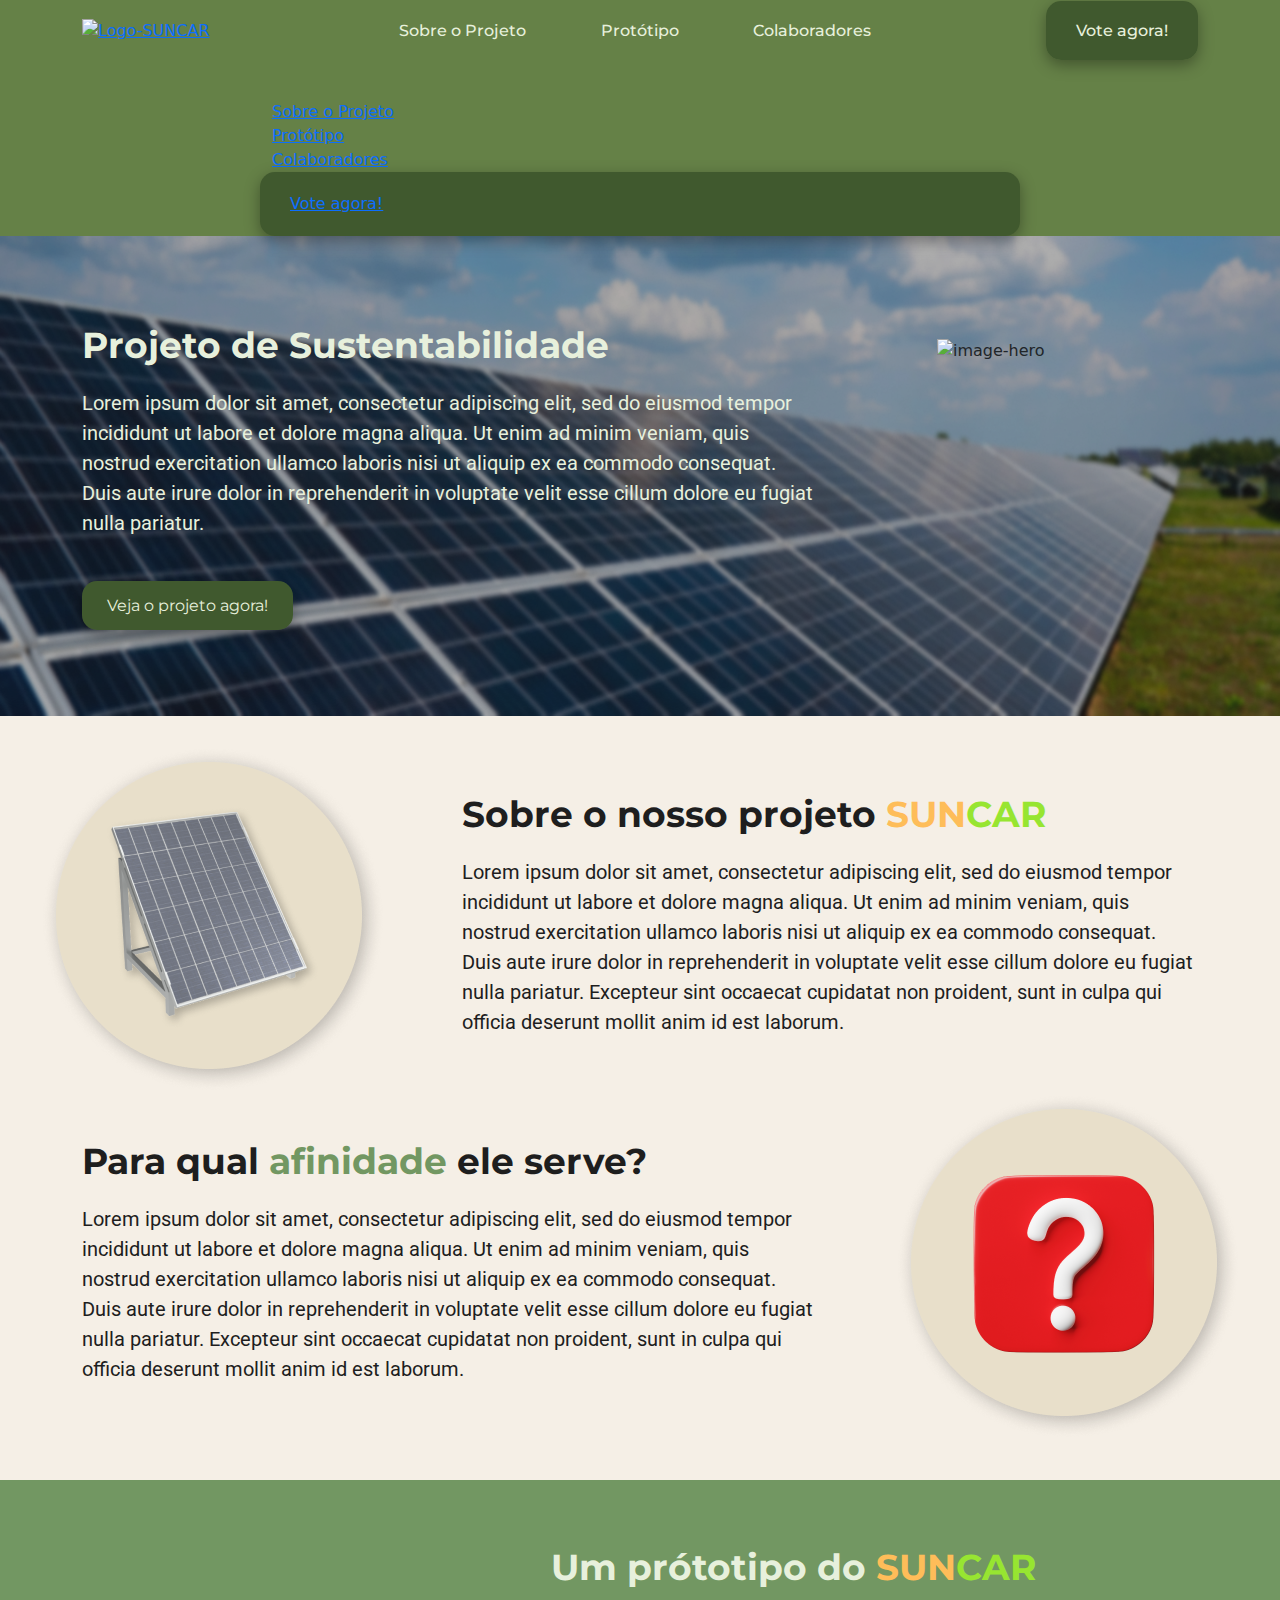
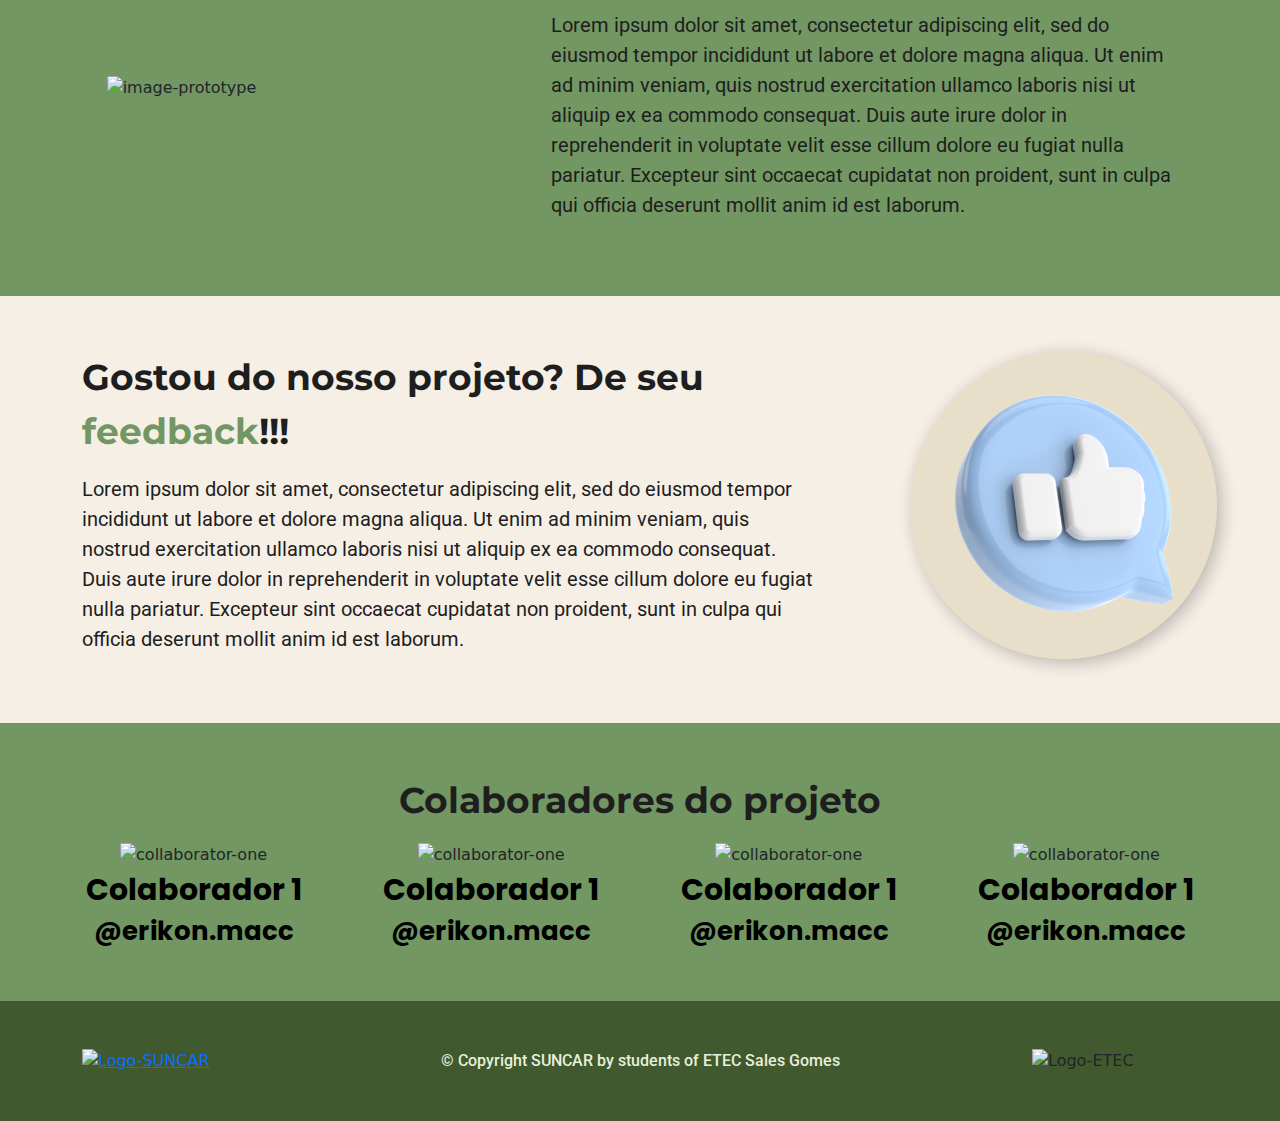
==== index.html @ 9e8758c7 "testing html file" ====
<!DOCTYPE html>
<html lang="pt-br">

<head>
    <meta charset="UTF-8">
    <meta http-equiv="X-UA-Compatible" content="IE=edge">
    <meta name="viewport" content="width=device-width, initial-scale=1.0">
    <link href="https://cdn.jsdelivr.net/npm/bootstrap@5.3.3/dist/css/bootstrap.min.css" rel="stylesheet" integrity="sha384-QWTKZyjpPEjISv5WaRU9OFeRpok6YctnYmDr5pNlyT2bRjXh0JMhjY6hW+ALEwIH" crossorigin="anonymous">
    <link rel="stylesheet" href="./assets/style.css">
    <title>Projeto SUNCAR</title>
</head>

<body>
    <header>
        <div class="container">
            <div class="header row">
                <a class="col-sm-3 col-6 offset-sm-0 offset-1" href="index.php">
                    <img src="./assets/images/logo.png" alt="Logo-SUNCAR">
                </a>
                <nav class="col-sm-9">
                    <ul>
                        <li><a href="#about" class="buttonNormal">Sobre o Projeto</a></li>
                        <li><a href="#prototype" class="buttonNormal">Protótipo</a></li>
                        <li><a href="#colaborators" class="buttonNormal">Colaboradores</a></li>
                        <li><a href="#vote" class="buttonVote">Vote agora!</a></li>
                    </ul>
                </nav>
                <div class="hamburger col-3 offset-3 icon">
                    <span></span>
                    <span></span>
                    <span></span>
                </div>
            </div>
            <div class="row">
                <div class="myLinksMobile col-12">
                    <div class="row">
                        <a href="#about" class="buttonMobile buttonNormal col-8 offset-2">Sobre o Projeto</a>
                        <a href="#prototype" class="buttonMobile buttonNormal col-8 offset-2">Protótipo</a>
                        <a href="#colaborators" class="buttonMobile buttonNormal col-8 offset-2">Colaboradores</a>
                        <a href="#vote" class="buttonMobile buttonVote col-8 offset-2">Vote agora!</a>
                    </div>
                </div>
            </div>
        </div>
    </header>

    <div class="hero">
        <div class="container">
            <div class="box row">
                <div class="boxText col-sm-8 col-10">
                    <p class="titleOne">Projeto de Sustentabilidade</p>
                    <p class="paragraf">Lorem ipsum dolor sit amet, consectetur adipiscing elit, sed do eiusmod tempor incididunt ut labore et dolore magna aliqua. Ut enim ad minim veniam, quis nostrud exercitation ullamco laboris nisi ut aliquip ex ea commodo consequat. Duis aute irure dolor in reprehenderit in voluptate velit esse cillum dolore eu fugiat nulla pariatur.</p>
                    <p class="buttonHero"><a href="#prototype" class="buttonVote">Veja o projeto agora!</a></p>
                </div>
                <img class="offset-sm-1 col-sm-3 col-10 imageHero" src="./assets/images/imageHero.png" alt="image-hero">
            </div>
        </div>
    </div>


    <a name="about"></a>
    <div class="article container">
        <div class="box row">
            <div class="imageArticle col-sm-3 col-10 offset-1 offset-sm-0">
                <img src="./assets/images/imageArticle1.png" alt="solarPanel">
            </div>
            <div class="boxText offset-sm-1 col-sm-8 col-10 offset-1">
                <p class="titleTwo">Sobre o nosso projeto <span class="yellow">SUN</span><span class="lightGreen">CAR</span></p>
                <p class="paragrafTwo">
                    Lorem ipsum dolor sit amet, consectetur adipiscing elit, sed do eiusmod tempor incididunt ut labore et dolore magna aliqua. Ut enim ad minim veniam, quis nostrud exercitation ullamco laboris nisi ut aliquip ex ea commodo consequat. Duis aute irure dolor in reprehenderit in voluptate velit esse cillum dolore eu fugiat nulla pariatur. Excepteur sint occaecat cupidatat non proident, sunt in culpa qui officia deserunt mollit anim id est laborum.
                </p>
            </div>
        </div>


        <div class="box boxTwo row">
            <div class="boxText col-sm-8 col-10">
                <p class="titleTwo">Para qual <span class="green">afinidade</span> ele serve?</p>
                <p class="paragrafTwo">
                    Lorem ipsum dolor sit amet, consectetur adipiscing elit, sed do eiusmod tempor incididunt ut labore et dolore magna aliqua. Ut enim ad minim veniam, quis nostrud exercitation ullamco laboris nisi ut aliquip ex ea commodo consequat. Duis aute irure dolor in reprehenderit in voluptate velit esse cillum dolore eu fugiat nulla pariatur. Excepteur sint occaecat cupidatat non proident, sunt in culpa qui officia deserunt mollit anim id est laborum.
                </p>
            </div>
            <div class="imageArticle offset-sm-1 col-sm-3">
                <img src="./assets/images/imageArticle2.png" alt="questionIcon">
            </div>
        </div>
    </div>

    <a name="prototype"></a>
    <div class="prototype row">
        <div class="box col-sm-10 offset-sm-1 col-11">
            <img class="col-sm-4 col-10 offset-1 offset-sm-0" src="./assets/images/prototype.png" alt="image-prototype">
            <div class="boxText col-sm-7 offset-1">
                <p class="titleOne">Um prótotipo do <span class="yellow">SUN</span><span class="lightGreen">CAR</span></p>
                <p class="paragrafTwo">Lorem ipsum dolor sit amet, consectetur adipiscing elit, sed do eiusmod tempor incididunt ut labore et dolore magna aliqua. Ut enim ad minim veniam, quis nostrud exercitation ullamco laboris nisi ut aliquip ex ea commodo consequat. Duis aute irure dolor in reprehenderit in voluptate velit esse cillum dolore eu fugiat nulla pariatur. Excepteur sint occaecat cupidatat non proident, sunt in culpa qui officia deserunt mollit anim id est laborum.</p>
            </div>
        </div>
    </div>

    <a name="vote"></a>
    <div class="vote container">
        <div class="box row">
            <div class="boxText col-sm-8 col-11">
                <p class="titleTwo">Gostou do nosso projeto? De seu <span class="green">feedback</span>!!!</p>
                <p class="paragrafTwo">
                    Lorem ipsum dolor sit amet, consectetur adipiscing elit, sed do eiusmod tempor incididunt ut labore et dolore magna aliqua. Ut enim ad minim veniam, quis nostrud exercitation ullamco laboris nisi ut aliquip ex ea commodo consequat. Duis aute irure dolor in reprehenderit in voluptate velit esse cillum dolore eu fugiat nulla pariatur. Excepteur sint occaecat cupidatat non proident, sunt in culpa qui officia deserunt mollit anim id est laborum.
                </p>
            </div>
            <div class="imageArticle col-sm-3 offset-sm-1">
                <img src="./assets/images/imageArticle3.png" alt="image-vote">
            </div>
        </div>
        <div class="voteForms"></div>
    </div>

    <a name="colaborators"></a>
    <div class="collaborators">
        <div class="container">
            <div class="row rowTitle">
                <p class="titleTwo col-sm-12 col-10">Colaboradores do projeto</p>
            </div>
            <div class="row">
                <div id="carouselExampleIndicators" class="carousel slide images-mobile col-10">
                    <div class="carousel-indicators">
                        <button type="button" data-bs-target="#carouselExampleIndicators" data-bs-slide-to="0" class="active" aria-current="true" aria-label="Slide 1"></button>
                        <button type="button" data-bs-target="#carouselExampleIndicators" data-bs-slide-to="1" aria-label="Slide 2"></button>
                        <button type="button" data-bs-target="#carouselExampleIndicators" data-bs-slide-to="2" aria-label="Slide 3"></button>
                        <button type="button" data-bs-target="#carouselExampleIndicators" data-bs-slide-to="3" aria-label="Slide 4"></button>
                    </div>
                    <div class="carousel-inner">
                        <div class="carousel-item active">
                            <img src="./assets/images/erikombi.png" class="d-block w-100" alt="Périkles">
                            <div class="carousel-caption d-md-block">
                                <p class="name">Colaborador 1</p>
                                <p class="insta">@erikon.macc</p>
                            </div>
                        </div>
                        <div class="carousel-item">
                            <img src="./assets/images/erikombi.png" class="d-block w-100" alt="caldoso">
                            <div class="carousel-caption d-md-block">
                                <p class="name">Colaborador 2</p>
                                <p class="insta">@erikon.macc</p>
                            </div>
                        </div>
                        <div class="carousel-item">
                            <img src="./assets/images/erikombi.png" class="d-block w-100" alt="margarina">
                            <div class="carousel-caption d-md-block">
                                <p class="name">Colaborador 3</p>
                                <p class="insta">@erikon.macc</p>
                            </div>
                        </div>
                        <div class="carousel-item">
                            <img src="./assets/images/erikombi.png" class="d-block w-100" alt="adrimês">
                            <div class="carousel-caption d-md-block">
                                <p class="name">Colaborador 4</p>
                                <p class="insta">@erikon.macc</p>
                            </div>
                        </div>
                    </div>
                    <button class="carousel-control-prev" type="button" data-bs-target="#carouselExampleIndicators" data-bs-slide="prev">
                        <span class="carousel-control-prev-icon" aria-hidden="true"></span>
                        <span class="visually-hidden">Previous</span>
                    </button>
                    <button class="carousel-control-next" type="button" data-bs-target="#carouselExampleIndicators" data-bs-slide="next">
                        <span class="carousel-control-next-icon" aria-hidden="true"></span>
                        <span class="visually-hidden">Next</span>
                    </button>
                </div>

                <div class="images">
                    <div class="collaborator">
                        <img src="./assets/images/erikombi.png" alt="collaborator-one">
                        <p class="name">Colaborador 1</p>
                        <p class="insta">@erikon.macc</p>
                    </div>
                    <div class="collaborator">
                        <img src="./assets/images/erikombi.png" alt="collaborator-one">
                        <p class="name">Colaborador 1</p>
                        <p class="insta">@erikon.macc</p>
                    </div>
                    <div class="collaborator">
                        <img src="./assets/images/erikombi.png" alt="collaborator-one">
                        <p class="name">Colaborador 1</p>
                        <p class="insta">@erikon.macc</p>
                    </div>
                    <div class="collaborator">
                        <img src="./assets/images/erikombi.png" alt="collaborator-one">
                        <p class="name">Colaborador 1</p>
                        <p class="insta">@erikon.macc</p>
                    </div>
                </div>
            </div>
        </div>
    </div>

    <div class="footer">
        <div class="container">
            <footer class="row">
                <a href="index.php" class="col-5 offset-1 offset-sm-0 col-sm-3">
                    <img src="./assets/images/logo.png" alt="Logo-SUNCAR">
                </a>
                <p class="copyright copyOne col-sm-6 col-6">© Copyright SUNCAR by students of ETEC Sales Gomes</p>
                <img src="./assets/images/etecSalesGomesIcon.png" alt="Logo-ETEC" class="col-sm-3 offset-sm-1 col-12  logo-etec">
                <p class="copyright copyTwo col-10 offset-1">© Copyright SUNCAR by students of ETEC Sales Gomes</p>
            </footer>
        </div>
    </div>

    <script src="https://cdn.jsdelivr.net/npm/bootstrap@5.3.3/dist/js/bootstrap.bundle.min.js" integrity="sha384-YvpcrYf0tY3lHB60NNkmXc5s9fDVZLESaAA55NDzOxhy9GkcIdslK1eN7N6jIeHz" crossorigin="anonymous"></script>
    <script src="./assets/main.js"></script>
</body>

</html>
---- assets/style.css ----
@import url('https://fonts.googleapis.com/css2?family=Montserrat:ital,wght@0,100..900;1,100..900&family=Poppins:ital,wght@0,100;0,200;0,300;0,400;0,500;0,600;0,700;0,800;0,900;1,100;1,200;1,300;1,400;1,500;1,600;1,700;1,800;1,900&family=Roboto:ital,wght@0,100;0,300;0,400;0,500;0,700;0,900;1,100;1,300;1,400;1,500;1,700;1,900&display=swap');

:root {
    --white-color: #E7f0DC;
    --black-color: #1E1E1E;
    --primary-color: #F5EFE6;
    --secondary-color: #E8DFCA;
    --terniary-color: #729762;
    --quaternary-color: #658147;
    --quinary-color: #40592E;
}

body {
    background-color: var(--primary-color);
}

.header {
    display: flex;
    align-items: center;
    height: 100px;
}

header {
    background-color: var(--quaternary-color);
    align-items: center;
}

nav ul li a {
    text-decoration: none;
    font-family: 'Montserrat';
    font-size: 16px;
    color: var(--white-color);
    user-select: none;
    cursor: pointer;
    font-weight: 500;
    transition: 0.2s;
}

.buttonNormal:hover {
    font-size: 18px;
    color: var(--secondary-color);
    transition: 0.2s;
}

.buttonVote {
    background-color: var(--quinary-color);
    border-radius: 15px;
    padding: 20px 30px;
    box-shadow: rgba(0, 0, 0, 0.35) 0px 5px 15px;
}

.buttonVote:hover {
    font-size: 16px;
    padding: 17px 30px;
    background-color: var(--terniary-color);
    box-shadow: rgba(17, 17, 26, 0.1) 0px 8px 24px, rgba(17, 17, 26, 0.1) 0px 16px 56px, rgba(17, 17, 26, 0.1) 0px 24px 80px;
    transition: 0.2s;
}

.buttonNormal:active {
    font-size: 14px;
    color: var(--quinary-color);
    transition: 0.2s;
}

.buttonVote:active {
    font-size: 16px;
    padding: 15px 30px;
    background-color: var(--quinary-color);
    box-shadow: rgb(204, 219, 232) 3px 3px 6px 0px inset, rgba(255, 255, 255, 0.5) -3px -3px 6px 1px inset;
    transition: 0.2s;
}

nav ul li .buttonVote {
    margin-left: 100px;
}

nav ul {
    display: flex;
    flex-wrap: wrap;
    list-style-type: none;
    margin: 0;
    justify-content: space-between;
}

.hero {
    display: flex;
    background-image: url(./images/BackgroundHero.png);
    background-size: 100% 100%;
    min-height: 480px;
    margin-bottom: 30px;
    align-items: center;
}

.article {
    min-height: 600px;
    display: flex;
    flex-wrap: wrap;
}

.box .row {
    align-items: center;
}

.titleOne,
.titleTwo {
    color: var(--white-color);
    font-size: 36px;
    font-family: 'Montserrat';
    font-weight: bold;
}

.titleTwo {
    color: var(--black-color);
}

.yellow {
    color: #FEBD59;
}

.lightGreen {
    color: #97E531;
}

.paragraf,
.paragrafTwo {
    color: var(--white-color);
    font-size: 20px;
    font-family: 'Roboto';
    font-weight: normal;
    margin-top: 10px;
}

.paragrafTwo {
    color: var(--black-color);
}

.buttonHero {
    padding-top: 40px;
}

.boxText .buttonVote {
    background-color: var(--quinary-color);
    border-radius: 15px;
    padding: 15px 25px;
    box-shadow: rgba(0, 0, 0, 0.35) 0px 5px 15px;
    text-decoration: none;
    color: var(--white-color);
    font-family: 'Montserrat';
}

.boxText .buttonVote:hover {
    font-size: 16px;
    padding: 17px 30px;
    background-color: var(--terniary-color);
    box-shadow: rgba(17, 17, 26, 0.1) 0px 8px 24px, rgba(17, 17, 26, 0.1) 0px 16px 56px, rgba(17, 17, 26, 0.1) 0px 24px 80px;
    transition: 0.2s;
}

.boxText .buttonVote:active {
    font-size: 16px;
    padding: 14px 25px;
    background-color: var(--quinary-color);
    box-shadow: rgb(204, 219, 232) 3px 3px 6px 0px inset, rgba(255, 255, 255, 0.5) -3px -3px 6px 1px inset;
    transition: 0.2s;
}

.imageHero {
    height: 275px;
    width: 285px;
}

.box {
    min-height: 300px;
    display: flex;
    flex-wrap: wrap;
    align-items: center;
}

.imageArticle {
    display: flex;
    align-items: center;
    justify-content: center;
}

.prototype {
    margin: 40px 0px;
    background-color: var(--terniary-color);
}

.prototype .box {
    padding: 60px 0px;
}

.vote .box {
    padding-bottom: 40px;
}

.images {
    display: flex;
    flex-wrap: nowrap;
    width: 100%;
    justify-content: space-between;
}

.rowTitle {
    text-align: center;
}

.collaborator {
    display: flex;
    flex-wrap: wrap;
    justify-content: center;
    width: 20%;
}

.collaborators {
    background-color: var(--terniary-color);
    padding: 50px 0px;
}



.name,
.insta {
    font-family: 'Poppins';
    color: #000;
    font-weight: bold;
    font-size: 30px;
    margin: 0;
}

.insta {
    font-size: 26px;
}

footer {
    display: flex;
    align-items: center;
    height: 120px;
}
footer p {
    text-align: center;
}

footer .logo-etec {
    width: 180px;
}

.copyright {
    color: var(--white-color);
    margin: 0;
    font-family: 'Roboto';
    font-weight: 500;
}

.footer {
    background-color: var(--quinary-color);
}

.green {
    color: var(--terniary-color);
}

.images-mobile{
    display: none;
}

.copyTwo {
    display: none;
}

@media (max-width: 430px) {
    .hero {
        background-size: 400% 100%;
        background-position: -200px 0px;
    }
    .hero .container {
        padding: 60px 0px;
    }
    .hero .container .box{
        flex-direction: column-reverse;
        align-items: center;
    }
    nav {
        display: none; 
        /* Alterar apos o hamburguer */
    }
    .hero .buttonHero .buttonVote {
        padding: 20px 26% 20px 26%;
    }

    .boxTwo {
        flex-direction: column-reverse;
        padding-top: 30px;
    }

    .paragraf, .paragrafTwo {
        font-size: 20px;
    }
    .titleOne, .titleTwo {
        font-size: 30px;
    }
    .article {
        padding: 30px 0px;
    }
    .prototype .box {
        justify-content: center;
    }
    .vote .box {
        flex-direction: column-reverse;
    }
    .images {
        display: none;
    }
    .images-mobile{
        display: flex;
    }
    .rowTitle {
        justify-content: center;
    }
    .carousel-caption p {
        color: var(--white-color);
        -webkit-text-stroke-width: 1.5px;
        -webkit-text-stroke-color: black;
    }
    .collaborators .row {
        justify-content: center;
    }
    .copyOne{
        display: none;
    }
    .copyTwo{
        display: block;
    }
    footer {
        height: 200px;
    }
}
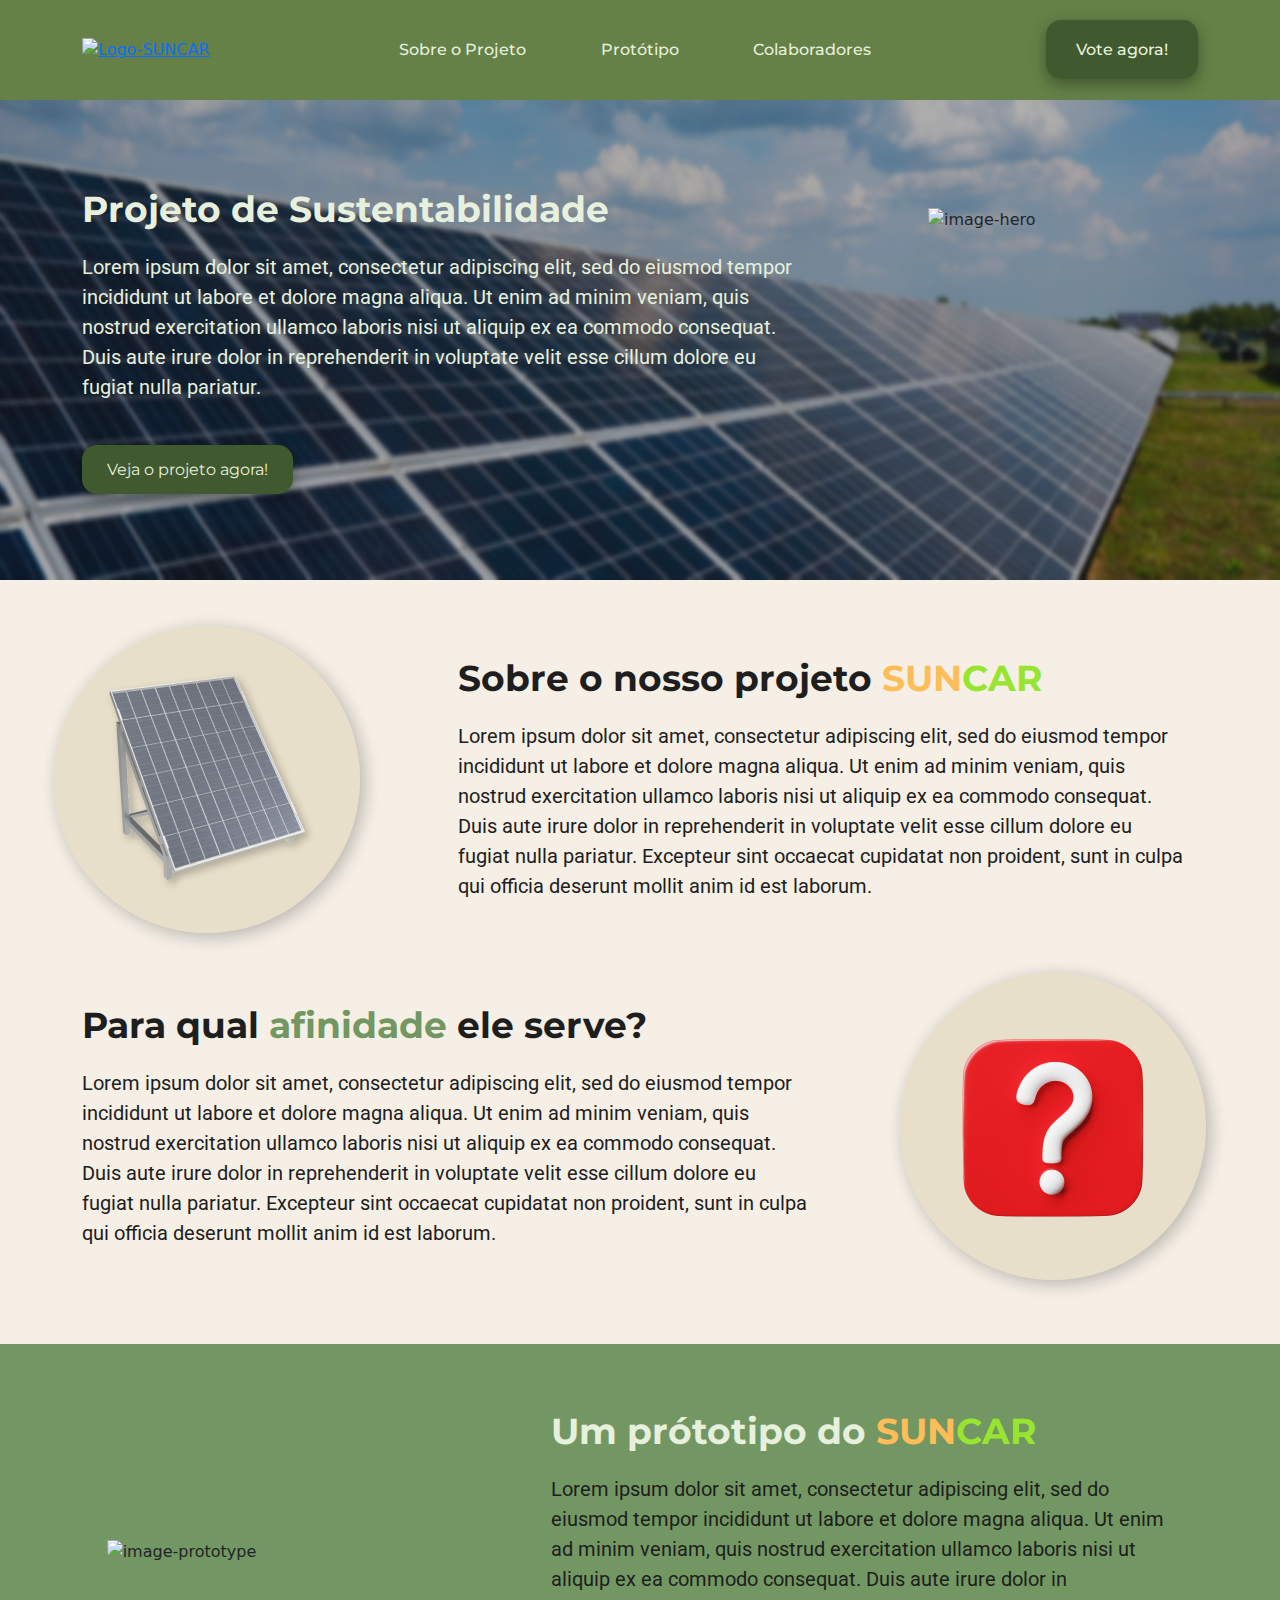
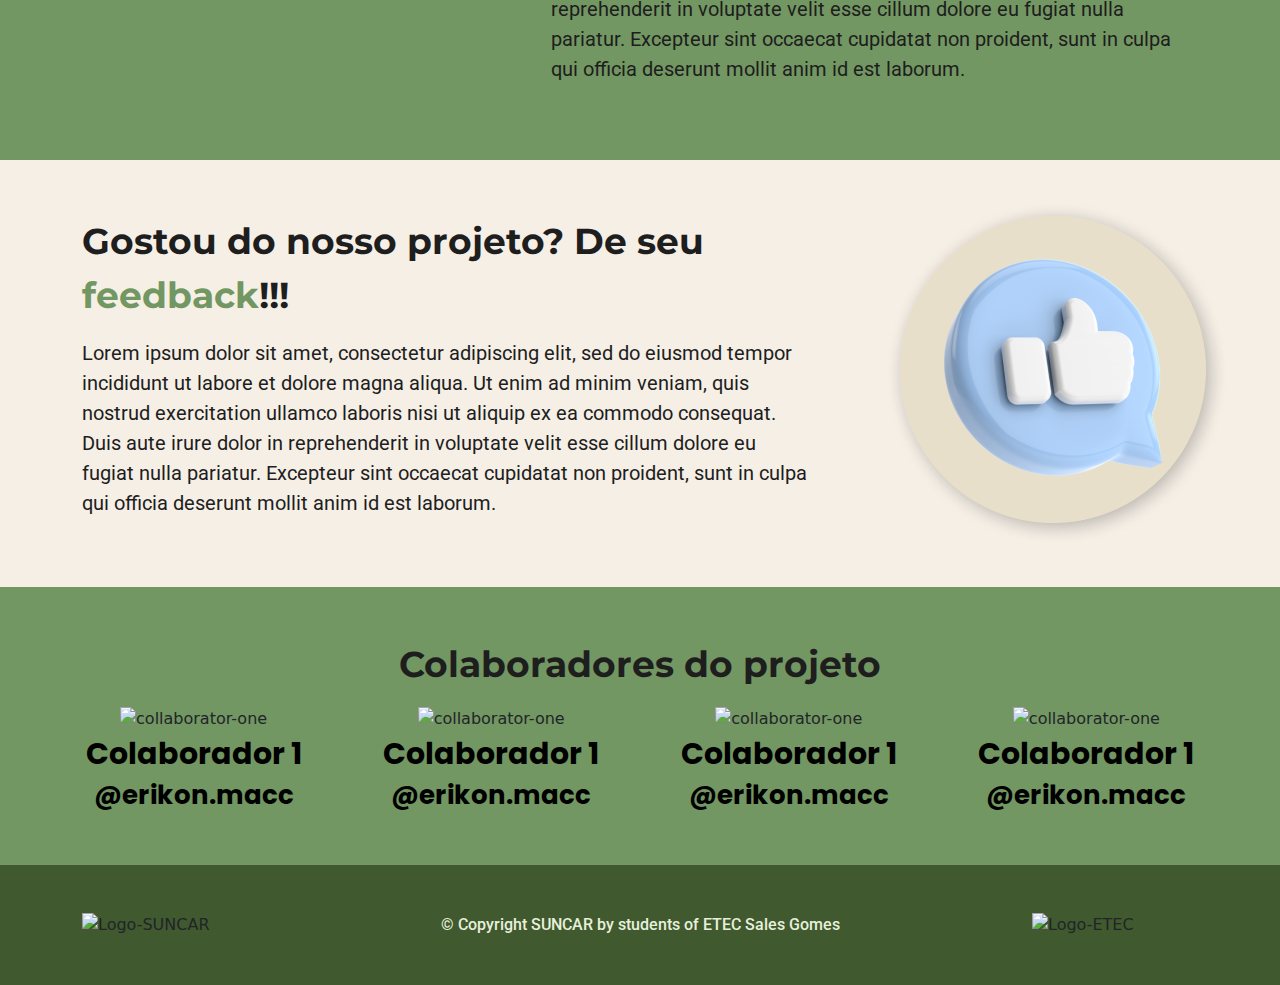
==== commit 76ea5d49: "Fixed links and css" ====
--- a/index.html
+++ b/index.html
@@ -14,7 +14,7 @@
     <header>
         <div class="container">
             <div class="header row">
-                <a class="col-sm-3 col-6 offset-sm-0 offset-1" href="index.php">
+                <a class="col-sm-3 col-6 offset-sm-0 offset-1" href="index.html">
                     <img src="./assets/images/logo.png" alt="Logo-SUNCAR">
                 </a>
                 <nav class="col-sm-9">
@@ -196,11 +196,9 @@
     <div class="footer">
         <div class="container">
             <footer class="row">
-                <a href="index.php" class="col-5 offset-1 offset-sm-0 col-sm-3">
-                    <img src="./assets/images/logo.png" alt="Logo-SUNCAR">
-                </a>
+                <img src="./assets/images/logo.png" alt="Logo-SUNCAR" class="col-3 offset-sm-0 col-sm-3 logoFooter offset-1">
                 <p class="copyright copyOne col-sm-6 col-6">© Copyright SUNCAR by students of ETEC Sales Gomes</p>
-                <img src="./assets/images/etecSalesGomesIcon.png" alt="Logo-ETEC" class="col-sm-3 offset-sm-1 col-12  logo-etec">
+                <img src="./assets/images/etecSalesGomesIcon.png" alt="Logo-ETEC" class="col-sm-3 offset-sm-1 col-2  logo-etec">
                 <p class="copyright copyTwo col-10 offset-1">© Copyright SUNCAR by students of ETEC Sales Gomes</p>
             </footer>
         </div>
--- a/assets/style.css
+++ b/assets/style.css
@@ -92,6 +92,10 @@
     align-items: center;
 }
 
+.box {
+    margin-right: 0;
+}
+
 .article {
     min-height: 600px;
     display: flex;
@@ -166,8 +170,8 @@
 }
 
 .imageHero {
-    height: 275px;
-    width: 285px;
+    height: 265px;
+    width: 275px;
 }
 
 .box {
@@ -237,8 +241,9 @@
 footer {
     display: flex;
     align-items: center;
-    height: 120px;
-}
+    min-height: 120px;
+}
+
 footer p {
     text-align: center;
 }
@@ -249,7 +254,7 @@
 
 .copyright {
     color: var(--white-color);
-    margin: 0;
+    margin-bottom: 0;
     font-family: 'Roboto';
     font-weight: 500;
 }
@@ -262,12 +267,99 @@
     color: var(--terniary-color);
 }
 
-.images-mobile{
+.images-mobile {
     display: none;
 }
 
 .copyTwo {
     display: none;
+}
+
+.myLinksMobile a {
+    text-decoration: none;
+    font-family: 'Montserrat';
+    font-size: 20px;
+    color: var(--white-color);
+    user-select: none;
+    cursor: pointer;
+    font-weight: 500;
+    transition: 0.2s;
+    padding: 10px 0px;
+    text-align: center;
+}
+
+.myLinksMobile .buttonVote {
+    width: 70%;
+    margin-top: 20px;
+    margin-bottom: 20px;
+    background-color: var(--terniary-color);
+    font-size: 20px;
+}
+
+.myLinksMobile {
+    padding: 20px 0px;
+    display: none;
+    background-color: var(--quinary-color);
+}
+
+.header .hamburger {
+    width: 35px;
+    height: 30px;
+    position: relative;
+    cursor: pointer;
+    display: none;
+}
+
+.header .hamburger span {
+    background-color: #fff;
+    position: absolute;
+    border-radius: 2px;
+    transition: .3s cubic-bezier(.8, .5, .2, 1.4);
+    width: 100%;
+    height: 4px;
+    transition-duration: 500ms
+}
+
+.header .hamburger span:nth-child(1) {
+    top: 0px;
+    left: 0px;
+}
+
+.header .hamburger span:nth-child(2) {
+    top: 13px;
+    left: 0px;
+    opacity: 1;
+}
+
+.header .hamburger span:nth-child(3) {
+    bottom: 0px;
+    left: 0px;
+}
+
+.header .hamburger:not(.open):hover span:nth-child(1) {
+    transform: rotate(-3deg) scaleY(1.1);
+}
+
+.header .hamburger:not(.open):hover span:nth-child(2) {
+    transform: rotate(3deg) scaleY(1.1);
+}
+
+.header .hamburger:not(.open):hover span:nth-child(3) {
+    transform: rotate(-4deg) scaleY(1.1);
+}
+
+.header .hamburger.open span:nth-child(1) {
+    transform: rotate(45deg);
+    top: 13px;
+}
+
+.header .hamburger.open span:nth-child(2) {
+    opacity: 0;
+}
+
+.header .hamburger.open span:nth-child(3) {
+    transform: rotate(-45deg);
+    top: 13px;
 }
 
 @media (max-width: 430px) {
@@ -275,19 +367,28 @@
         background-size: 400% 100%;
         background-position: -200px 0px;
     }
+
     .hero .container {
         padding: 60px 0px;
     }
-    .hero .container .box{
+
+    .hero .container .box {
         flex-direction: column-reverse;
         align-items: center;
     }
+
     nav {
-        display: none; 
+        display: none;
         /* Alterar apos o hamburguer */
     }
+
     .hero .buttonHero .buttonVote {
-        padding: 20px 26% 20px 26%;
+        padding: 20px 21% 20px 21%;
+    }
+
+    .buttonHero {
+        display: flex;
+        justify-content: center;
     }
 
     .boxTwo {
@@ -295,45 +396,93 @@
         padding-top: 30px;
     }
 
-    .paragraf, .paragrafTwo {
+    .paragraf,
+    .paragrafTwo {
         font-size: 20px;
     }
-    .titleOne, .titleTwo {
+
+    .titleOne,
+    .titleTwo {
         font-size: 30px;
     }
+
     .article {
         padding: 30px 0px;
     }
+
     .prototype .box {
         justify-content: center;
     }
+
     .vote .box {
         flex-direction: column-reverse;
     }
+
     .images {
         display: none;
     }
-    .images-mobile{
+
+    .images-mobile {
         display: flex;
     }
+
     .rowTitle {
         justify-content: center;
     }
+
     .carousel-caption p {
         color: var(--white-color);
         -webkit-text-stroke-width: 1.5px;
         -webkit-text-stroke-color: black;
     }
+
     .collaborators .row {
         justify-content: center;
     }
-    .copyOne{
+
+    .copyOne {
         display: none;
     }
-    .copyTwo{
+
+    .copyTwo {
         display: block;
     }
+
     footer {
-        height: 200px;
+        min-height: 200px;
+        padding: 10px 0px;
+    }
+
+    .header {
+        height: 120px;
+    }
+
+    .header .hamburger {
+        display: inline-block;
+    }
+
+    .copyright {
+        padding-top: 10px;
+    }
+
+    .name,
+    .insta {
+        font-family: 'Poppins';
+        color: #000;
+        font-weight: bold;
+        font-size: 24px;
+        margin: 0;
+    }
+
+    .insta {
+        font-size: 20px;
+    }
+
+    .logo-etec {
+        width: 45%;
+    }
+
+    .logoFooter {
+        width: 140px;
     }
 }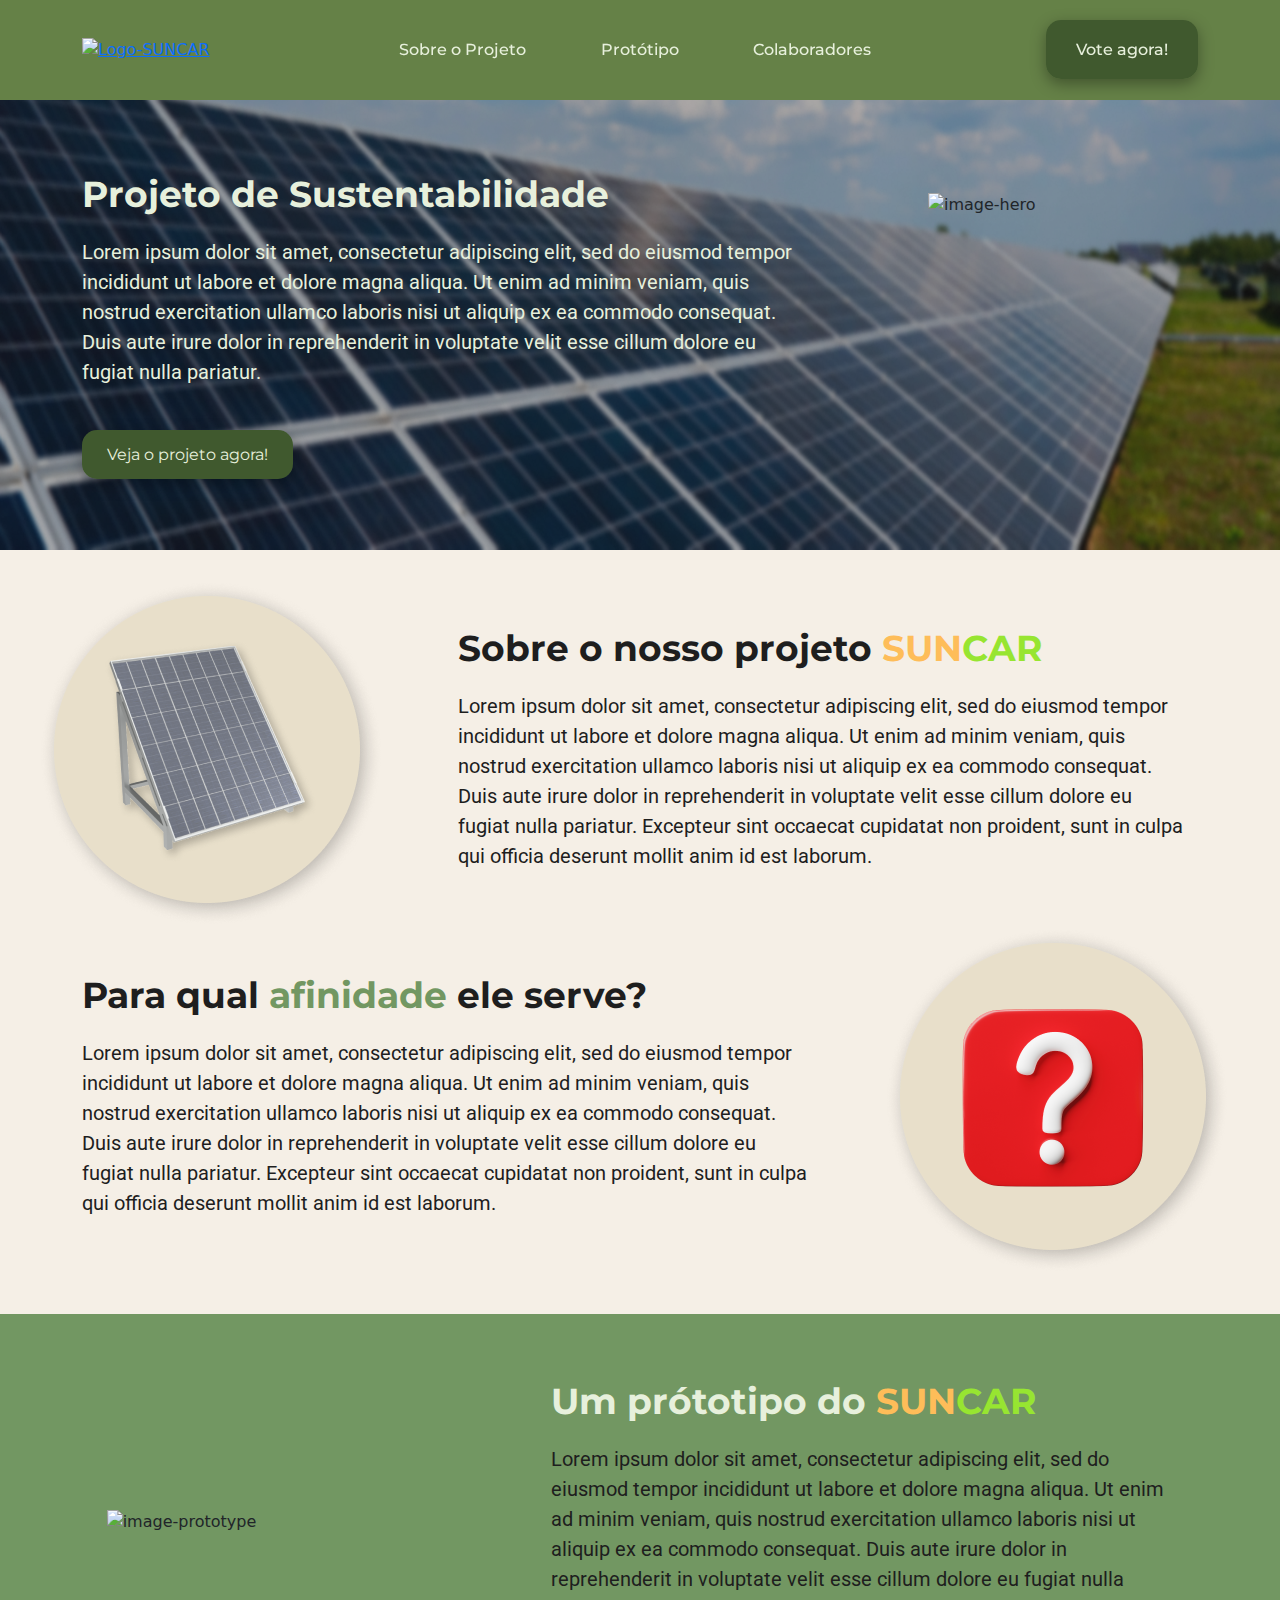
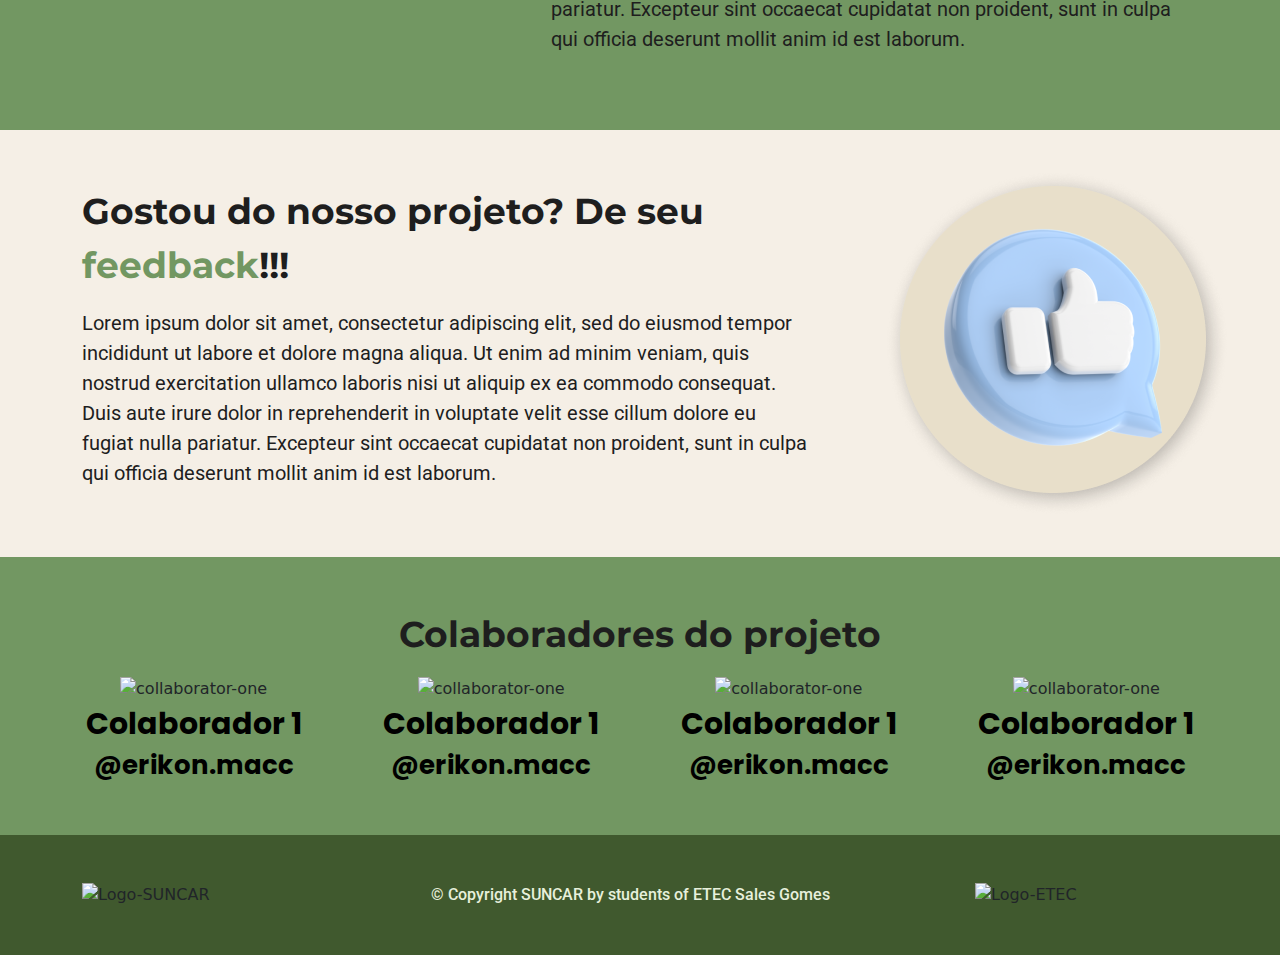
==== commit d2c40d96: "Updated new scrool buttons" ====
--- a/index.html
+++ b/index.html
@@ -6,22 +6,24 @@
     <meta http-equiv="X-UA-Compatible" content="IE=edge">
     <meta name="viewport" content="width=device-width, initial-scale=1.0">
     <link href="https://cdn.jsdelivr.net/npm/bootstrap@5.3.3/dist/css/bootstrap.min.css" rel="stylesheet" integrity="sha384-QWTKZyjpPEjISv5WaRU9OFeRpok6YctnYmDr5pNlyT2bRjXh0JMhjY6hW+ALEwIH" crossorigin="anonymous">
-    <link rel="stylesheet" href="./assets/style.css">
+    <link rel="stylesheet" href="./assets/style/style.css">
+    <link rel="stylesheet" href="./assets/style/mobile.css">
     <title>Projeto SUNCAR</title>
 </head>
 
 <body>
     <header>
+
         <div class="container">
             <div class="header row">
-                <a class="col-sm-3 col-6 offset-sm-0 offset-1" href="index.html">
+                <a class="col-sm-3 col-6 offset-sm-0 offset-1" href="/project-SUNCAR/">
                     <img src="./assets/images/logo.png" alt="Logo-SUNCAR">
                 </a>
-                <nav class="col-sm-9">
+                <nav class="col-sm-9 menu">
                     <ul>
                         <li><a href="#about" class="buttonNormal">Sobre o Projeto</a></li>
                         <li><a href="#prototype" class="buttonNormal">Protótipo</a></li>
-                        <li><a href="#colaborators" class="buttonNormal">Colaboradores</a></li>
+                        <li><a href="#collaborators" class="buttonNormal">Colaboradores</a></li>
                         <li><a href="#vote" class="buttonVote">Vote agora!</a></li>
                     </ul>
                 </nav>
@@ -33,10 +35,10 @@
             </div>
             <div class="row">
                 <div class="myLinksMobile col-12">
-                    <div class="row">
+                    <div class="row menu">
                         <a href="#about" class="buttonMobile buttonNormal col-8 offset-2">Sobre o Projeto</a>
                         <a href="#prototype" class="buttonMobile buttonNormal col-8 offset-2">Protótipo</a>
-                        <a href="#colaborators" class="buttonMobile buttonNormal col-8 offset-2">Colaboradores</a>
+                        <a href="#collaborators" class="buttonMobile buttonNormal col-8 offset-2">Colaboradores</a>
                         <a href="#vote" class="buttonMobile buttonVote col-8 offset-2">Vote agora!</a>
                     </div>
                 </div>
@@ -50,16 +52,14 @@
                 <div class="boxText col-sm-8 col-10">
                     <p class="titleOne">Projeto de Sustentabilidade</p>
                     <p class="paragraf">Lorem ipsum dolor sit amet, consectetur adipiscing elit, sed do eiusmod tempor incididunt ut labore et dolore magna aliqua. Ut enim ad minim veniam, quis nostrud exercitation ullamco laboris nisi ut aliquip ex ea commodo consequat. Duis aute irure dolor in reprehenderit in voluptate velit esse cillum dolore eu fugiat nulla pariatur.</p>
-                    <p class="buttonHero"><a href="#prototype" class="buttonVote">Veja o projeto agora!</a></p>
+                    <p class="buttonHero menu"><a href="#prototype" class="buttonVote">Veja o projeto agora!</a></p>
                 </div>
                 <img class="offset-sm-1 col-sm-3 col-10 imageHero" src="./assets/images/imageHero.png" alt="image-hero">
             </div>
         </div>
     </div>
 
-
-    <a name="about"></a>
-    <div class="article container">
+    <div class="article container" id="about">
         <div class="box row">
             <div class="imageArticle col-sm-3 col-10 offset-1 offset-sm-0">
                 <img src="./assets/images/imageArticle1.png" alt="solarPanel">
@@ -86,8 +86,7 @@
         </div>
     </div>
 
-    <a name="prototype"></a>
-    <div class="prototype row">
+    <div class="prototype row" id="prototype">
         <div class="box col-sm-10 offset-sm-1 col-11">
             <img class="col-sm-4 col-10 offset-1 offset-sm-0" src="./assets/images/prototype.png" alt="image-prototype">
             <div class="boxText col-sm-7 offset-1">
@@ -97,8 +96,7 @@
         </div>
     </div>
 
-    <a name="vote"></a>
-    <div class="vote container">
+    <div class="vote container" id="vote">
         <div class="box row">
             <div class="boxText col-sm-8 col-11">
                 <p class="titleTwo">Gostou do nosso projeto? De seu <span class="green">feedback</span>!!!</p>
@@ -113,8 +111,7 @@
         <div class="voteForms"></div>
     </div>
 
-    <a name="colaborators"></a>
-    <div class="collaborators">
+    <div class="collaborators" id="collaborators">
         <div class="container">
             <div class="row rowTitle">
                 <p class="titleTwo col-sm-12 col-10">Colaboradores do projeto</p>
@@ -194,16 +191,18 @@
     </div>
 
     <div class="footer">
-        <div class="container">
+        <div class="container" id="footer">
             <footer class="row">
                 <img src="./assets/images/logo.png" alt="Logo-SUNCAR" class="col-3 offset-sm-0 col-sm-3 logoFooter offset-1">
-                <p class="copyright copyOne col-sm-6 col-6">© Copyright SUNCAR by students of ETEC Sales Gomes</p>
+                <p class="copyright copyOne col-sm-5 col-6 offset-sm-1">© Copyright SUNCAR by students of ETEC Sales Gomes</p>
                 <img src="./assets/images/etecSalesGomesIcon.png" alt="Logo-ETEC" class="col-sm-3 offset-sm-1 col-2  logo-etec">
                 <p class="copyright copyTwo col-10 offset-1">© Copyright SUNCAR by students of ETEC Sales Gomes</p>
             </footer>
         </div>
     </div>
 
+    <div class="back-to-top"><img src="./assets/images/arrowUp.png" alt="arrowToTop"></div>
+
     <script src="https://cdn.jsdelivr.net/npm/bootstrap@5.3.3/dist/js/bootstrap.bundle.min.js" integrity="sha384-YvpcrYf0tY3lHB60NNkmXc5s9fDVZLESaAA55NDzOxhy9GkcIdslK1eN7N6jIeHz" crossorigin="anonymous"></script>
     <script src="./assets/main.js"></script>
 </body>
--- a/assets/style/style.css
+++ b/assets/style/style.css
@@ -0,0 +1,354 @@
+@import url('https://fonts.googleapis.com/css2?family=Montserrat:ital,wght@0,100..900;1,100..900&family=Poppins:ital,wght@0,100;0,200;0,300;0,400;0,500;0,600;0,700;0,800;0,900;1,100;1,200;1,300;1,400;1,500;1,600;1,700;1,800;1,900&family=Roboto:ital,wght@0,100;0,300;0,400;0,500;0,700;0,900;1,100;1,300;1,400;1,500;1,700;1,900&display=swap');
+
+:root {
+    --white-color: #E7f0DC;
+    --black-color: #1E1E1E;
+    --primary-color: #F5EFE6;
+    --secondary-color: #E8DFCA;
+    --terniary-color: #729762;
+    --quaternary-color: #658147;
+    --quinary-color: #40592E;
+}
+
+body {
+    background-color: var(--primary-color);
+}
+
+.header {
+    display: flex;
+    align-items: center;
+    height: 100px;
+}
+
+header {
+    width: 100%;
+    position: fixed;
+    background-color: var(--quaternary-color);
+    align-items: center;
+    z-index: 1;
+}
+
+.header .hamburger {
+    width: 35px;
+    height: 30px;
+    position: relative;
+    cursor: pointer;
+    display: none;
+}
+
+.header .hamburger span {
+    background-color: #fff;
+    position: absolute;
+    border-radius: 2px;
+    transition: .3s cubic-bezier(.8, .5, .2, 1.4);
+    width: 100%;
+    height: 4px;
+    transition-duration: 500ms
+}
+
+.header .hamburger span:nth-child(1) {
+    top: 0px;
+    left: 0px;
+}
+
+.header .hamburger span:nth-child(2) {
+    top: 13px;
+    left: 0px;
+    opacity: 1;
+}
+
+.header .hamburger span:nth-child(3) {
+    bottom: 0px;
+    left: 0px;
+}
+
+.header .hamburger:not(.open):hover span:nth-child(1) {
+    transform: rotate(-3deg) scaleY(1.1);
+}
+
+.header .hamburger:not(.open):hover span:nth-child(2) {
+    transform: rotate(3deg) scaleY(1.1);
+}
+
+.header .hamburger:not(.open):hover span:nth-child(3) {
+    transform: rotate(-4deg) scaleY(1.1);
+}
+
+.header .hamburger.open span:nth-child(1) {
+    transform: rotate(45deg);
+    top: 13px;
+}
+
+.header .hamburger.open span:nth-child(2) {
+    opacity: 0;
+}
+
+.header .hamburger.open span:nth-child(3) {
+    transform: rotate(-45deg);
+    top: 13px;
+}
+
+nav ul li a {
+    text-decoration: none;
+    font-family: 'Montserrat';
+    font-size: 16px;
+    color: var(--white-color);
+    user-select: none;
+    cursor: pointer;
+    font-weight: 500;
+    transition: 0.2s;
+}
+
+nav ul li .buttonVote {
+    margin-left: 100px;
+}
+
+nav ul {
+    display: flex;
+    flex-wrap: wrap;
+    list-style-type: none;
+    margin: 0;
+    justify-content: space-between;
+}
+
+.myLinksMobile {
+    display: none;
+}
+
+.buttonNormal:hover {
+    font-size: 18px;
+    color: var(--secondary-color);
+    transition: 0.2s;
+}
+
+.buttonVote {
+    background-color: var(--quinary-color);
+    border-radius: 15px;
+    padding: 20px 30px;
+    box-shadow: rgba(0, 0, 0, 0.35) 0px 5px 15px;
+}
+
+.buttonVote:hover {
+    font-size: 16px;
+    padding: 17px 30px;
+    background-color: var(--terniary-color);
+    box-shadow: rgba(17, 17, 26, 0.1) 0px 8px 24px, rgba(17, 17, 26, 0.1) 0px 16px 56px, rgba(17, 17, 26, 0.1) 0px 24px 80px;
+    transition: 0.2s;
+}
+
+.buttonNormal:active {
+    font-size: 14px;
+    color: var(--quinary-color);
+    transition: 0.2s;
+}
+
+.buttonVote:active {
+    font-size: 16px;
+    padding: 15px 30px;
+    background-color: var(--quinary-color);
+    box-shadow: rgb(204, 219, 232) 3px 3px 6px 0px inset, rgba(255, 255, 255, 0.5) -3px -3px 6px 1px inset;
+    transition: 0.2s;
+}
+
+.hero {
+    display: flex;
+    background-image: url(../images/BackgroundHero.png);
+    background-size: 100% 100%;
+    min-height: 550px;
+    margin-bottom: 30px;
+    padding-top: 100px;
+    align-items: center;
+}
+
+.buttonHero {
+    padding-top: 40px;
+}
+
+.imageHero {
+    height: 265px;
+    width: 275px;
+}
+
+.boxText .buttonVote {
+    background-color: var(--quinary-color);
+    border-radius: 15px;
+    padding: 15px 25px;
+    box-shadow: rgba(0, 0, 0, 0.35) 0px 5px 15px;
+    text-decoration: none;
+    color: var(--white-color);
+    font-family: 'Montserrat';
+}
+
+.boxText .buttonVote:hover {
+    font-size: 16px;
+    padding: 17px 30px;
+    background-color: var(--terniary-color);
+    box-shadow: rgba(17, 17, 26, 0.1) 0px 8px 24px, rgba(17, 17, 26, 0.1) 0px 16px 56px, rgba(17, 17, 26, 0.1) 0px 24px 80px;
+    transition: 0.2s;
+}
+
+.boxText .buttonVote:active {
+    font-size: 16px;
+    padding: 14px 25px;
+    background-color: var(--quinary-color);
+    box-shadow: rgb(204, 219, 232) 3px 3px 6px 0px inset, rgba(255, 255, 255, 0.5) -3px -3px 6px 1px inset;
+    transition: 0.2s;
+}
+
+.box {
+    margin-right: 0;
+}
+
+.article {
+    min-height: 600px;
+    display: flex;
+    flex-wrap: wrap;
+}
+
+.imageArticle {
+    display: flex;
+    align-items: center;
+    justify-content: center;
+}
+
+.box .row {
+    align-items: center;
+}
+
+.titleOne,
+.titleTwo {
+    color: var(--white-color);
+    font-size: 36px;
+    font-family: 'Montserrat';
+    font-weight: bold;
+}
+
+.titleTwo {
+    color: var(--black-color);
+}
+
+.yellow {
+    color: #FEBD59;
+}
+
+.lightGreen {
+    color: #97E531;
+}
+
+.paragraf,
+.paragrafTwo {
+    color: var(--white-color);
+    font-size: 20px;
+    font-family: 'Roboto';
+    font-weight: normal;
+    margin-top: 10px;
+}
+
+.paragrafTwo {
+    color: var(--black-color);
+}
+
+.box {
+    min-height: 300px;
+    display: flex;
+    flex-wrap: wrap;
+    align-items: center;
+}
+
+.prototype {
+    margin: 40px 0px;
+    background-color: var(--terniary-color);
+}
+
+.prototype .box {
+    padding: 60px 0px;
+}
+
+.vote .box {
+    padding-bottom: 40px;
+}
+
+.images {
+    display: flex;
+    flex-wrap: nowrap;
+    width: 100%;
+    justify-content: space-between;
+}
+
+.rowTitle {
+    text-align: center;
+}
+
+.collaborator {
+    display: flex;
+    flex-wrap: wrap;
+    justify-content: center;
+    width: 20%;
+}
+
+.collaborators {
+    background-color: var(--terniary-color);
+    padding: 50px 0px;
+}
+
+.name,
+.insta {
+    font-family: 'Poppins';
+    color: #000;
+    font-weight: bold;
+    font-size: 30px;
+    margin: 0;
+}
+
+.insta {
+    font-size: 26px;
+}
+
+footer {
+    display: flex;
+    align-items: center;
+    min-height: 120px;
+}
+
+footer p {
+    text-align: center;
+}
+
+footer .logo-etec {
+    width: 20%;
+}
+
+.copyright {
+    color: var(--white-color);
+    margin-bottom: 0;
+    font-family: 'Roboto';
+    font-weight: 500;
+}
+
+.footer {
+    background-color: var(--quinary-color);
+}
+
+.green {
+    color: var(--terniary-color);
+}
+
+.images-mobile {
+    display: none;
+}
+
+.copyTwo {
+    display: none;
+}
+
+.logoFooter {
+    width: 20%;
+}
+
+.back-to-top {
+    display: none;
+    position: fixed;
+    bottom: 20px;
+    right: 20px;
+    transition: 0.3s;
+}--- a/assets/style/mobile.css
+++ b/assets/style/mobile.css
@@ -0,0 +1,151 @@
+@media (max-width: 430px) {
+    .hero {
+        background-size: 400% 100%;
+        background-position: -200px 0px;
+    }
+
+    .hero .container {
+        padding: 60px 0px;
+    }
+
+    .hero .container .box {
+        flex-direction: column-reverse;
+        align-items: center;
+    }
+
+    nav {
+        display: none;
+        /* Alterar apos o hamburguer */
+    }
+
+    .myLinksMobile a {
+        text-decoration: none;
+        font-family: 'Montserrat';
+        font-size: 20px;
+        color: var(--white-color);
+        user-select: none;
+        cursor: pointer;
+        font-weight: 500;
+        transition: 0.2s;
+        padding: 10px 0px;
+        text-align: center;
+    }
+
+    .myLinksMobile .buttonVote {
+        width: 70%;
+        margin-top: 20px;
+        margin-bottom: 20px;
+        background-color: var(--terniary-color);
+        font-size: 20px;
+    }
+
+    .myLinksMobile {
+        padding: 20px 0px;
+        background-color: var(--quinary-color);
+    }
+
+    .hero .buttonHero .buttonVote {
+        padding: 20px 21% 20px 21%;
+    }
+
+    .buttonHero {
+        display: flex;
+        justify-content: center;
+    }
+
+    .boxTwo {
+        flex-direction: column-reverse;
+        padding-top: 30px;
+    }
+
+    .paragraf,
+    .paragrafTwo {
+        font-size: 20px;
+    }
+
+    .titleOne,
+    .titleTwo {
+        font-size: 30px;
+    }
+
+    .article {
+        padding: 30px 0px;
+    }
+
+    .prototype .box {
+        justify-content: center;
+    }
+
+    .vote .box {
+        flex-direction: column-reverse;
+    }
+
+    .images {
+        display: none;
+    }
+
+    .images-mobile {
+        display: flex;
+    }
+
+    .rowTitle {
+        justify-content: center;
+    }
+
+    .carousel-caption p {
+        color: var(--white-color);
+        -webkit-text-stroke-width: 1.5px;
+        -webkit-text-stroke-color: black;
+    }
+
+    .collaborators .row {
+        justify-content: center;
+    }
+
+    .copyOne {
+        display: none;
+    }
+
+    .copyTwo {
+        display: block;
+    }
+
+    footer {
+        min-height: 200px;
+        padding: 10px 0px;
+    }
+
+    .header {
+        height: 120px;
+    }
+
+    .header .hamburger {
+        display: inline-block;
+    }
+
+    .copyright {
+        padding-top: 10px;
+    }
+
+    .name,
+    .insta {
+        font-family: 'Poppins';
+        color: #000;
+        font-weight: bold;
+        font-size: 24px;
+        margin: 0;
+    }
+
+    .insta {
+        font-size: 20px;
+    }
+
+    footer .logo-etec {
+        width: 40%;
+        margin-left: 5%;
+    }
+
+    footer .logoFooter {
+        width: 140px;
+    }
+}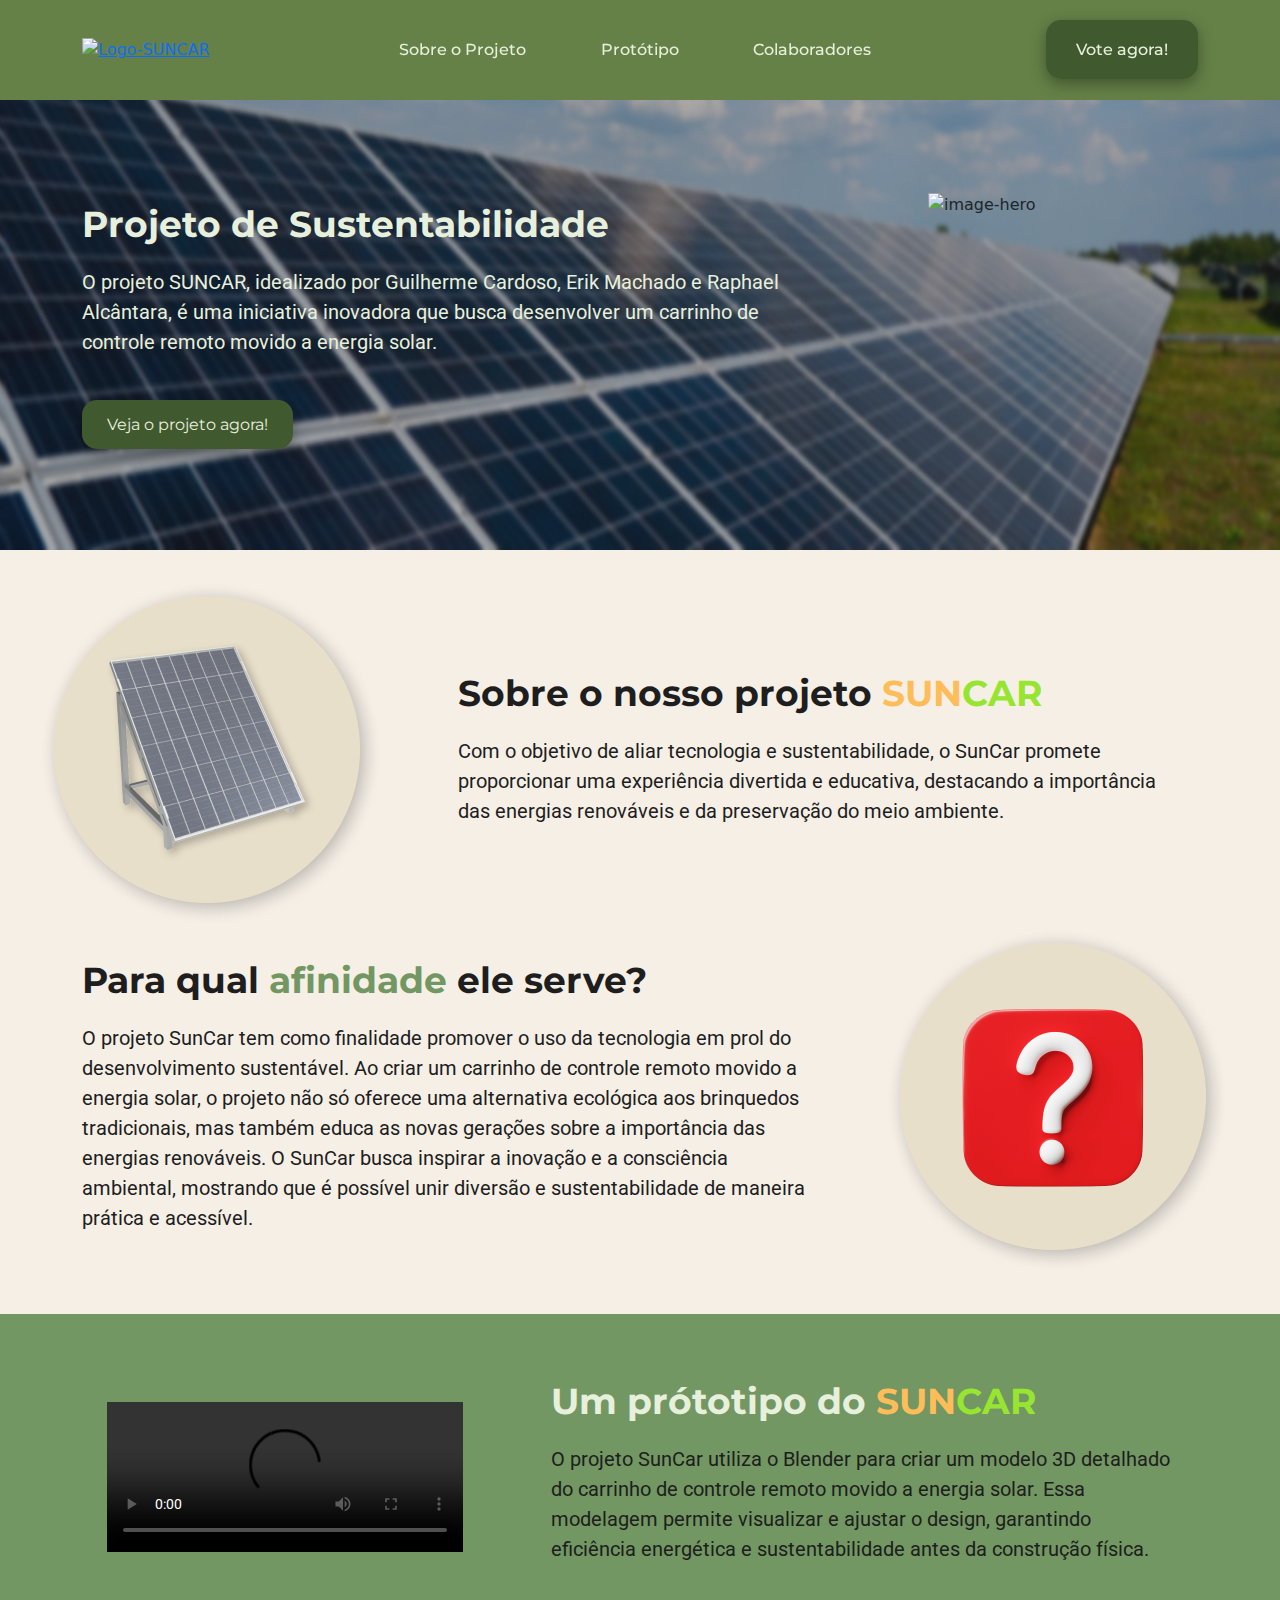
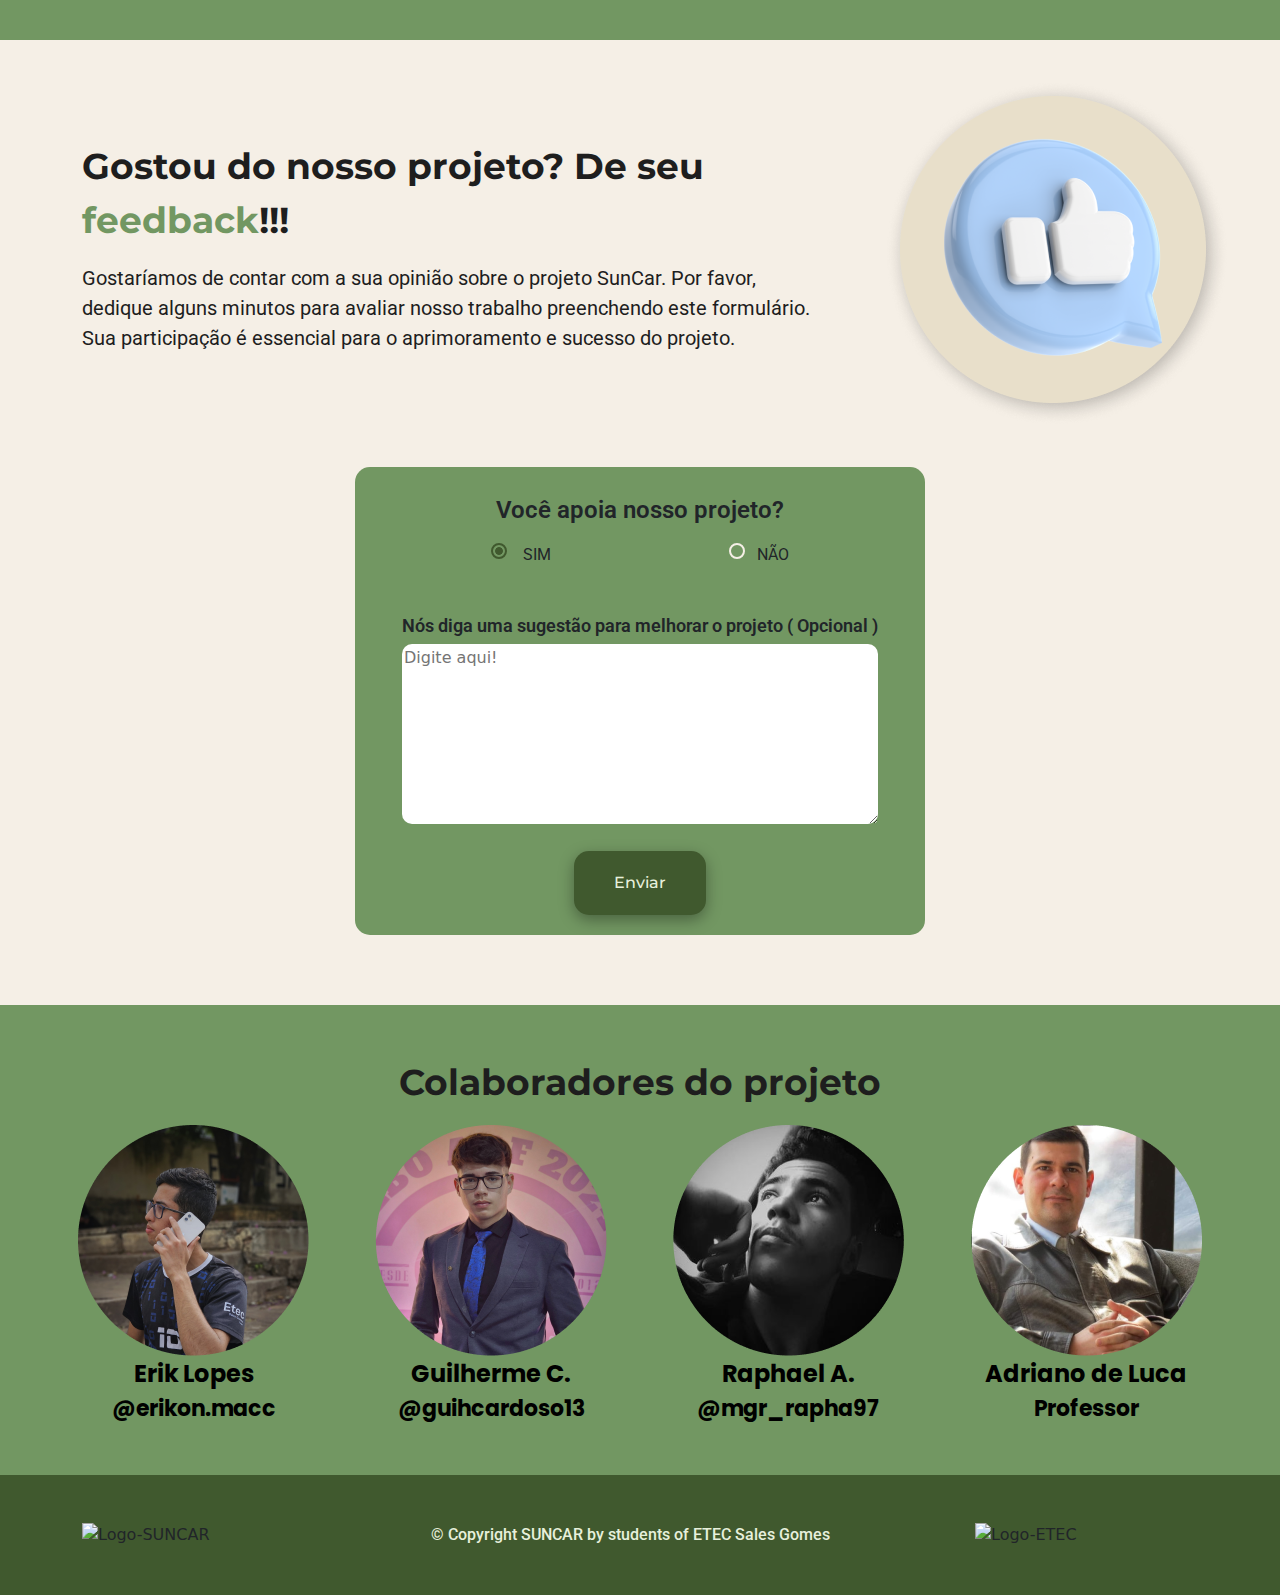
==== commit 2d6f27c0: "Final version" ====
--- a/index.html
+++ b/index.html
@@ -5,9 +5,11 @@
     <meta charset="UTF-8">
     <meta http-equiv="X-UA-Compatible" content="IE=edge">
     <meta name="viewport" content="width=device-width, initial-scale=1.0">
-    <link href="https://cdn.jsdelivr.net/npm/bootstrap@5.3.3/dist/css/bootstrap.min.css" rel="stylesheet" integrity="sha384-QWTKZyjpPEjISv5WaRU9OFeRpok6YctnYmDr5pNlyT2bRjXh0JMhjY6hW+ALEwIH" crossorigin="anonymous">
+    <link href="https://cdn.jsdelivr.net/npm/bootstrap@5.3.3/dist/css/bootstrap.min.css" rel="stylesheet"
+        integrity="sha384-QWTKZyjpPEjISv5WaRU9OFeRpok6YctnYmDr5pNlyT2bRjXh0JMhjY6hW+ALEwIH" crossorigin="anonymous">
     <link rel="stylesheet" href="./assets/style/style.css">
     <link rel="stylesheet" href="./assets/style/mobile.css">
+    <link rel="shortcut icon" href="./assets/images/favicon.ico" type="image/x-icon">
     <title>Projeto SUNCAR</title>
 </head>
 
@@ -51,7 +53,9 @@
             <div class="box row">
                 <div class="boxText col-sm-8 col-10">
                     <p class="titleOne">Projeto de Sustentabilidade</p>
-                    <p class="paragraf">Lorem ipsum dolor sit amet, consectetur adipiscing elit, sed do eiusmod tempor incididunt ut labore et dolore magna aliqua. Ut enim ad minim veniam, quis nostrud exercitation ullamco laboris nisi ut aliquip ex ea commodo consequat. Duis aute irure dolor in reprehenderit in voluptate velit esse cillum dolore eu fugiat nulla pariatur.</p>
+                    <p class="paragraf">O projeto SUNCAR, idealizado por Guilherme Cardoso, Erik Machado e Raphael
+                        Alcântara, é uma iniciativa inovadora que busca desenvolver um carrinho de controle remoto
+                        movido a energia solar.</p>
                     <p class="buttonHero menu"><a href="#prototype" class="buttonVote">Veja o projeto agora!</a></p>
                 </div>
                 <img class="offset-sm-1 col-sm-3 col-10 imageHero" src="./assets/images/imageHero.png" alt="image-hero">
@@ -65,9 +69,12 @@
                 <img src="./assets/images/imageArticle1.png" alt="solarPanel">
             </div>
             <div class="boxText offset-sm-1 col-sm-8 col-10 offset-1">
-                <p class="titleTwo">Sobre o nosso projeto <span class="yellow">SUN</span><span class="lightGreen">CAR</span></p>
+                <p class="titleTwo">Sobre o nosso projeto <span class="yellow">SUN</span><span
+                        class="lightGreen">CAR</span></p>
                 <p class="paragrafTwo">
-                    Lorem ipsum dolor sit amet, consectetur adipiscing elit, sed do eiusmod tempor incididunt ut labore et dolore magna aliqua. Ut enim ad minim veniam, quis nostrud exercitation ullamco laboris nisi ut aliquip ex ea commodo consequat. Duis aute irure dolor in reprehenderit in voluptate velit esse cillum dolore eu fugiat nulla pariatur. Excepteur sint occaecat cupidatat non proident, sunt in culpa qui officia deserunt mollit anim id est laborum.
+                    Com o objetivo de aliar tecnologia e sustentabilidade, o SunCar promete proporcionar uma experiência
+                    divertida e educativa, destacando a importância das energias renováveis e da preservação do meio
+                    ambiente.
                 </p>
             </div>
         </div>
@@ -77,7 +84,11 @@
             <div class="boxText col-sm-8 col-10">
                 <p class="titleTwo">Para qual <span class="green">afinidade</span> ele serve?</p>
                 <p class="paragrafTwo">
-                    Lorem ipsum dolor sit amet, consectetur adipiscing elit, sed do eiusmod tempor incididunt ut labore et dolore magna aliqua. Ut enim ad minim veniam, quis nostrud exercitation ullamco laboris nisi ut aliquip ex ea commodo consequat. Duis aute irure dolor in reprehenderit in voluptate velit esse cillum dolore eu fugiat nulla pariatur. Excepteur sint occaecat cupidatat non proident, sunt in culpa qui officia deserunt mollit anim id est laborum.
+                    O projeto SunCar tem como finalidade promover o uso da tecnologia em prol do desenvolvimento
+                    sustentável. Ao criar um carrinho de controle remoto movido a energia solar, o projeto não só
+                    oferece uma alternativa ecológica aos brinquedos tradicionais, mas também educa as novas gerações
+                    sobre a importância das energias renováveis. O SunCar busca inspirar a inovação e a consciência
+                    ambiental, mostrando que é possível unir diversão e sustentabilidade de maneira prática e acessível.
                 </p>
             </div>
             <div class="imageArticle offset-sm-1 col-sm-3">
@@ -85,13 +96,16 @@
             </div>
         </div>
     </div>
-
+    
     <div class="prototype row" id="prototype">
         <div class="box col-sm-10 offset-sm-1 col-11">
-            <img class="col-sm-4 col-10 offset-1 offset-sm-0" src="./assets/images/prototype.png" alt="image-prototype">
+            <video controls autoplay src="./assets/images/SUNCAR-Video.mkv" class="col-sm-4 col-10 offset-1 offset-sm-0"></video>
             <div class="boxText col-sm-7 offset-1">
-                <p class="titleOne">Um prótotipo do <span class="yellow">SUN</span><span class="lightGreen">CAR</span></p>
-                <p class="paragrafTwo">Lorem ipsum dolor sit amet, consectetur adipiscing elit, sed do eiusmod tempor incididunt ut labore et dolore magna aliqua. Ut enim ad minim veniam, quis nostrud exercitation ullamco laboris nisi ut aliquip ex ea commodo consequat. Duis aute irure dolor in reprehenderit in voluptate velit esse cillum dolore eu fugiat nulla pariatur. Excepteur sint occaecat cupidatat non proident, sunt in culpa qui officia deserunt mollit anim id est laborum.</p>
+                <p class="titleOne">Um prótotipo do <span class="yellow">SUN</span><span class="lightGreen">CAR</span>
+                </p>
+                <p class="paragrafTwo">O projeto SunCar utiliza o Blender para criar um modelo 3D detalhado do carrinho
+                    de controle remoto movido a energia solar. Essa modelagem permite visualizar e ajustar o design,
+                    garantindo eficiência energética e sustentabilidade antes da construção física.</p>
             </div>
         </div>
     </div>
@@ -101,14 +115,39 @@
             <div class="boxText col-sm-8 col-11">
                 <p class="titleTwo">Gostou do nosso projeto? De seu <span class="green">feedback</span>!!!</p>
                 <p class="paragrafTwo">
-                    Lorem ipsum dolor sit amet, consectetur adipiscing elit, sed do eiusmod tempor incididunt ut labore et dolore magna aliqua. Ut enim ad minim veniam, quis nostrud exercitation ullamco laboris nisi ut aliquip ex ea commodo consequat. Duis aute irure dolor in reprehenderit in voluptate velit esse cillum dolore eu fugiat nulla pariatur. Excepteur sint occaecat cupidatat non proident, sunt in culpa qui officia deserunt mollit anim id est laborum.
+                    Gostaríamos de contar com a sua opinião sobre o projeto SunCar. Por favor, dedique alguns minutos
+                    para avaliar nosso trabalho preenchendo este formulário. Sua participação é essencial para o
+                    aprimoramento e sucesso do projeto.
                 </p>
             </div>
             <div class="imageArticle col-sm-3 offset-sm-1">
                 <img src="./assets/images/imageArticle3.png" alt="image-vote">
             </div>
         </div>
-        <div class="voteForms"></div>
+        <div class="row">
+            <div class="voteForms col-sm-6 offset-sm-3 col-10 offset-1">
+                <form id="feedbackForm"
+                    action="https://docs.google.com/forms/u/0/d/e/1FAIpQLSdcfXFwoYNCWkZmh16bDUojO1sEbmsUwxS42vov7bI00NLSFw/formResponse"
+                    method="post">
+                    <label for="apoio" class="titleForm">Você apoia nosso projeto?</label><br>
+                    <div class="radios">
+                        <div class="radio">
+                            <input type="radio" name="entry.1519143633" value="Sim" id="Sim" checked>SIM<br>
+                        </div>
+                        <div class="radio">
+                            <input type="radio" name="entry.1519143633" value="Não" id="Não">NÃO<br>
+                        </div>
+                    </div>
+                    <div class="message">
+                        <label for="sugestao" class="titleFormTwo">Nós diga uma sugestão para melhorar o projeto (
+                            Opcional
+                            )</label><br>
+                        <textarea name="entry.379878910" id="sugestao" placeholder="Digite aqui!"></textarea>
+                    </div>
+                    <button type="submit">Enviar</button>
+                </form>
+            </div>
+        </div>
     </div>
 
     <div class="collaborators" id="collaborators">
@@ -119,46 +158,52 @@
             <div class="row">
                 <div id="carouselExampleIndicators" class="carousel slide images-mobile col-10">
                     <div class="carousel-indicators">
-                        <button type="button" data-bs-target="#carouselExampleIndicators" data-bs-slide-to="0" class="active" aria-current="true" aria-label="Slide 1"></button>
-                        <button type="button" data-bs-target="#carouselExampleIndicators" data-bs-slide-to="1" aria-label="Slide 2"></button>
-                        <button type="button" data-bs-target="#carouselExampleIndicators" data-bs-slide-to="2" aria-label="Slide 3"></button>
-                        <button type="button" data-bs-target="#carouselExampleIndicators" data-bs-slide-to="3" aria-label="Slide 4"></button>
+                        <button type="button" data-bs-target="#carouselExampleIndicators" data-bs-slide-to="0"
+                            class="active" aria-current="true" aria-label="Slide 1"></button>
+                        <button type="button" data-bs-target="#carouselExampleIndicators" data-bs-slide-to="1"
+                            aria-label="Slide 2"></button>
+                        <button type="button" data-bs-target="#carouselExampleIndicators" data-bs-slide-to="2"
+                            aria-label="Slide 3"></button>
+                        <button type="button" data-bs-target="#carouselExampleIndicators" data-bs-slide-to="3"
+                            aria-label="Slide 4"></button>
                     </div>
                     <div class="carousel-inner">
                         <div class="carousel-item active">
-                            <img src="./assets/images/erikombi.png" class="d-block w-100" alt="Périkles">
-                            <div class="carousel-caption d-md-block">
-                                <p class="name">Colaborador 1</p>
+                            <img src="./assets/images/erikCollaborator.png" class="d-block w-100" alt="Périkles">
+                            <div class="carousel-caption d-md-block">
+                                <p class="name">Erik Lopes</p>
                                 <p class="insta">@erikon.macc</p>
                             </div>
                         </div>
                         <div class="carousel-item">
-                            <img src="./assets/images/erikombi.png" class="d-block w-100" alt="caldoso">
-                            <div class="carousel-caption d-md-block">
-                                <p class="name">Colaborador 2</p>
-                                <p class="insta">@erikon.macc</p>
+                            <img src="./assets/images/guiCollaborator.png" class="d-block w-100" alt="caldoso">
+                            <div class="carousel-caption d-md-block">
+                                <p class="name">Guilherme C.</p>
+                                <p class="insta">@guihcardoso13</p>
                             </div>
                         </div>
                         <div class="carousel-item">
-                            <img src="./assets/images/erikombi.png" class="d-block w-100" alt="margarina">
-                            <div class="carousel-caption d-md-block">
-                                <p class="name">Colaborador 3</p>
-                                <p class="insta">@erikon.macc</p>
+                            <img src="./assets/images/raphaCollaborator.png" class="d-block w-100" alt="margarina">
+                            <div class="carousel-caption d-md-block">
+                                <p class="name">Raphael A.</p>
+                                <p class="insta">@mgr_rapha97</p>
                             </div>
                         </div>
                         <div class="carousel-item">
-                            <img src="./assets/images/erikombi.png" class="d-block w-100" alt="adrimês">
-                            <div class="carousel-caption d-md-block">
-                                <p class="name">Colaborador 4</p>
-                                <p class="insta">@erikon.macc</p>
-                            </div>
-                        </div>
-                    </div>
-                    <button class="carousel-control-prev" type="button" data-bs-target="#carouselExampleIndicators" data-bs-slide="prev">
+                            <img src="./assets/images/adrianoCollaborator.png" class="d-block w-100" alt="adrimês">
+                            <div class="carousel-caption d-md-block">
+                                <p class="name">Professor</p>
+                                <p class="insta">Adriano</p>
+                            </div>
+                        </div>
+                    </div>
+                    <button class="carousel-control-prev" type="button" data-bs-target="#carouselExampleIndicators"
+                        data-bs-slide="prev">
                         <span class="carousel-control-prev-icon" aria-hidden="true"></span>
                         <span class="visually-hidden">Previous</span>
                     </button>
-                    <button class="carousel-control-next" type="button" data-bs-target="#carouselExampleIndicators" data-bs-slide="next">
+                    <button class="carousel-control-next" type="button" data-bs-target="#carouselExampleIndicators"
+                        data-bs-slide="next">
                         <span class="carousel-control-next-icon" aria-hidden="true"></span>
                         <span class="visually-hidden">Next</span>
                     </button>
@@ -166,24 +211,24 @@
 
                 <div class="images">
                     <div class="collaborator">
-                        <img src="./assets/images/erikombi.png" alt="collaborator-one">
-                        <p class="name">Colaborador 1</p>
+                        <img src="./assets/images/erikCollaborator.png" alt="collaborator-one">
+                        <p class="name">Erik Lopes</p>
                         <p class="insta">@erikon.macc</p>
                     </div>
                     <div class="collaborator">
-                        <img src="./assets/images/erikombi.png" alt="collaborator-one">
-                        <p class="name">Colaborador 1</p>
-                        <p class="insta">@erikon.macc</p>
-                    </div>
-                    <div class="collaborator">
-                        <img src="./assets/images/erikombi.png" alt="collaborator-one">
-                        <p class="name">Colaborador 1</p>
-                        <p class="insta">@erikon.macc</p>
-                    </div>
-                    <div class="collaborator">
-                        <img src="./assets/images/erikombi.png" alt="collaborator-one">
-                        <p class="name">Colaborador 1</p>
-                        <p class="insta">@erikon.macc</p>
+                        <img src="./assets/images/guiCollaborator.png" alt="collaborator-two">
+                        <p class="name">Guilherme C.</p>
+                        <p class="insta">@guihcardoso13</p>
+                    </div>
+                    <div class="collaborator">
+                        <img src="./assets/images/raphaCollaborator.png" alt="collaborator-three">
+                        <p class="name">Raphael A.</p>
+                        <p class="insta">@mgr_rapha97</p>
+                    </div>
+                    <div class="collaborator">
+                        <img src="./assets/images/adrianoCollaborator.png" alt="collaborator-four">
+                        <p class="name">Adriano de Luca</p>
+                        <p class="insta">Professor</p>
                     </div>
                 </div>
             </div>
@@ -193,9 +238,12 @@
     <div class="footer">
         <div class="container" id="footer">
             <footer class="row">
-                <img src="./assets/images/logo.png" alt="Logo-SUNCAR" class="col-3 offset-sm-0 col-sm-3 logoFooter offset-1">
-                <p class="copyright copyOne col-sm-5 col-6 offset-sm-1">© Copyright SUNCAR by students of ETEC Sales Gomes</p>
-                <img src="./assets/images/etecSalesGomesIcon.png" alt="Logo-ETEC" class="col-sm-3 offset-sm-1 col-2  logo-etec">
+                <img src="./assets/images/logo.png" alt="Logo-SUNCAR"
+                    class="col-3 offset-sm-0 col-sm-3 logoFooter offset-1">
+                <p class="copyright copyOne col-sm-5 col-6 offset-sm-1">© Copyright SUNCAR by students of ETEC Sales
+                    Gomes</p>
+                <img src="./assets/images/etecSalesGomesIcon.png" alt="Logo-ETEC"
+                    class="col-sm-3 offset-sm-1 col-2  logo-etec">
                 <p class="copyright copyTwo col-10 offset-1">© Copyright SUNCAR by students of ETEC Sales Gomes</p>
             </footer>
         </div>
@@ -203,7 +251,9 @@
 
     <div class="back-to-top"><img src="./assets/images/arrowUp.png" alt="arrowToTop"></div>
 
-    <script src="https://cdn.jsdelivr.net/npm/bootstrap@5.3.3/dist/js/bootstrap.bundle.min.js" integrity="sha384-YvpcrYf0tY3lHB60NNkmXc5s9fDVZLESaAA55NDzOxhy9GkcIdslK1eN7N6jIeHz" crossorigin="anonymous"></script>
+    <script src="https://cdn.jsdelivr.net/npm/bootstrap@5.3.3/dist/js/bootstrap.bundle.min.js"
+        integrity="sha384-YvpcrYf0tY3lHB60NNkmXc5s9fDVZLESaAA55NDzOxhy9GkcIdslK1eN7N6jIeHz"
+        crossorigin="anonymous"></script>
     <script src="./assets/main.js"></script>
 </body>
 
--- a/assets/style/style.css
+++ b/assets/style/style.css
@@ -296,12 +296,12 @@
     font-family: 'Poppins';
     color: #000;
     font-weight: bold;
-    font-size: 30px;
+    font-size: 24px;
     margin: 0;
 }
 
 .insta {
-    font-size: 26px;
+    font-size: 22px;
 }
 
 footer {
@@ -351,4 +351,134 @@
     bottom: 20px;
     right: 20px;
     transition: 0.3s;
-}+}
+
+.voteForms {
+   background-color: var(--terniary-color); 
+   min-height: 30vh;
+   border-radius: 15px;
+   display: flex;
+   justify-content: center;
+   flex-wrap: wrap;
+   padding: 20px;
+   text-align: center;
+   margin-bottom: 70px;
+}
+
+.titleForm, .titleFormTwo{
+    font-family: 'Roboto';
+    font-size: 24px;
+    font-weight: 600;
+}
+
+.titleFormTwo {
+    font-size: 18px;
+    text-align: start;
+}
+
+.radios {
+    display: flex;
+    justify-content: space-around;
+    margin-bottom: 40px;
+    margin-top: 10px;
+}
+
+.radio {
+    display: flex;
+    flex-wrap: nowrap;
+    font-family: 'Roboto';
+    font-size: 16px;
+    font-weight: 400;
+    width: 60px;
+    justify-content: space-between;
+}
+
+.message textarea{
+    width: 100%;
+    min-height: 20vh;
+    border-radius: 10px;
+    border: none;
+
+}
+
+.voteForms button {
+    margin-top: 20px;
+    background-color: var(--quinary-color);
+    border-radius: 15px;
+    padding: 20px 40px;
+    box-shadow: rgba(0, 0, 0, 0.35) 0px 5px 15px;
+    border: none;
+    text-decoration: none;
+    font-family: 'Montserrat';
+    font-size: 16px;
+    color: var(--white-color);
+    user-select: none;
+    cursor: pointer;
+    font-weight: 500;
+    transition: 0.2s;
+}
+.voteForms button:hover {
+    font-size: 16px;
+    padding: 20px 30px;
+    background-color: var(--terniary-color);
+    box-shadow: rgba(17, 17, 26, 0.1) 0px 8px 24px, rgba(17, 17, 26, 0.1) 0px 16px 56px, rgba(17, 17, 26, 0.1) 0px 24px 80px;
+    transition: 0.2s;
+}
+
+.voteForms button:active {
+    font-size: 16px;
+    padding: 20px 25px;
+    background-color: var(--quinary-color);
+    box-shadow: rgb(204, 219, 232) 3px 3px 6px 0px inset, rgba(255, 255, 255, 0.5) -3px -3px 6px 1px inset;
+    transition: 0.2s;
+}
+
+input[type=radio] {
+    --s: 1em;     /* control the size */
+    --c: var(--quinary-color); /* the active color */
+    
+    height: var(--s);
+    aspect-ratio: 1;
+    border: calc(var(--s)/8) solid var(--primary-color);
+    padding: calc(var(--s)/8);
+    background: 
+       radial-gradient(farthest-side,var(--c) 94%,#0000) 
+       50%/0 0 no-repeat content-box;
+    border-radius: 50%;
+    outline-offset: calc(var(--s)/10);
+    -webkit-appearance: none;
+    -moz-appearance: none;
+    appearance: none;
+    cursor: pointer;
+    font-size: inherit;
+    transition: .3s;
+  }
+  input[type=radio]:checked {
+    border-color: var(--c);
+    background-size: 100% 100%;
+  }
+  
+  input[type=radio]:disabled {
+    background: 
+       linear-gradient(#939393 0 0) 
+       50%/100% 20% no-repeat content-box;
+    opacity: .5;
+    cursor: not-allowed;
+  }
+  
+  @media print {
+    input[type=radio] {
+      -webkit-appearance: auto;
+      -moz-appearance: auto;
+      appearance: auto;
+      background: none;
+    }
+  }
+  
+  label {
+    display:inline-flex;
+    align-items:center;
+    gap:10px;
+    margin:5px 0;
+    cursor: pointer;
+  }--- a/assets/style/mobile.css
+++ b/assets/style/mobile.css
@@ -148,4 +148,7 @@
     footer .logoFooter {
         width: 140px;
     }
+    .titleForm {
+        font-size: 22px;
+    }
 }